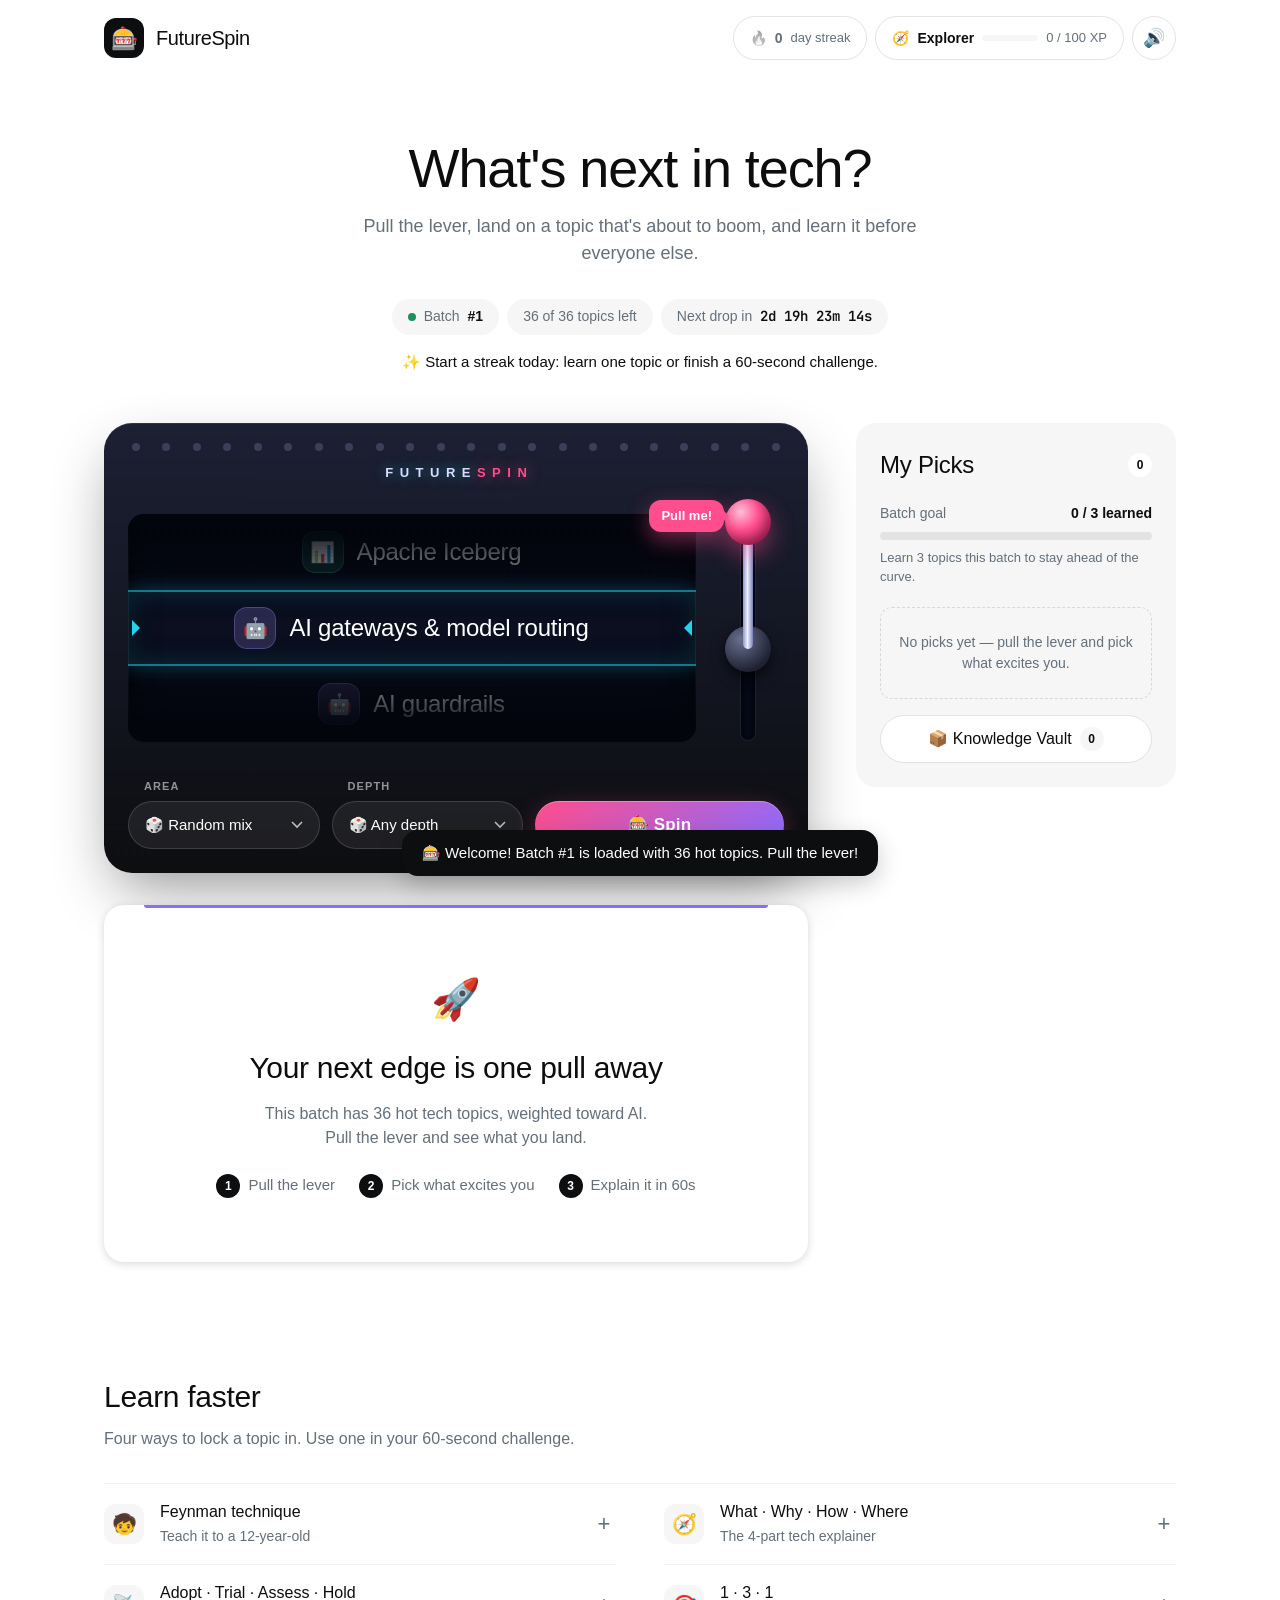
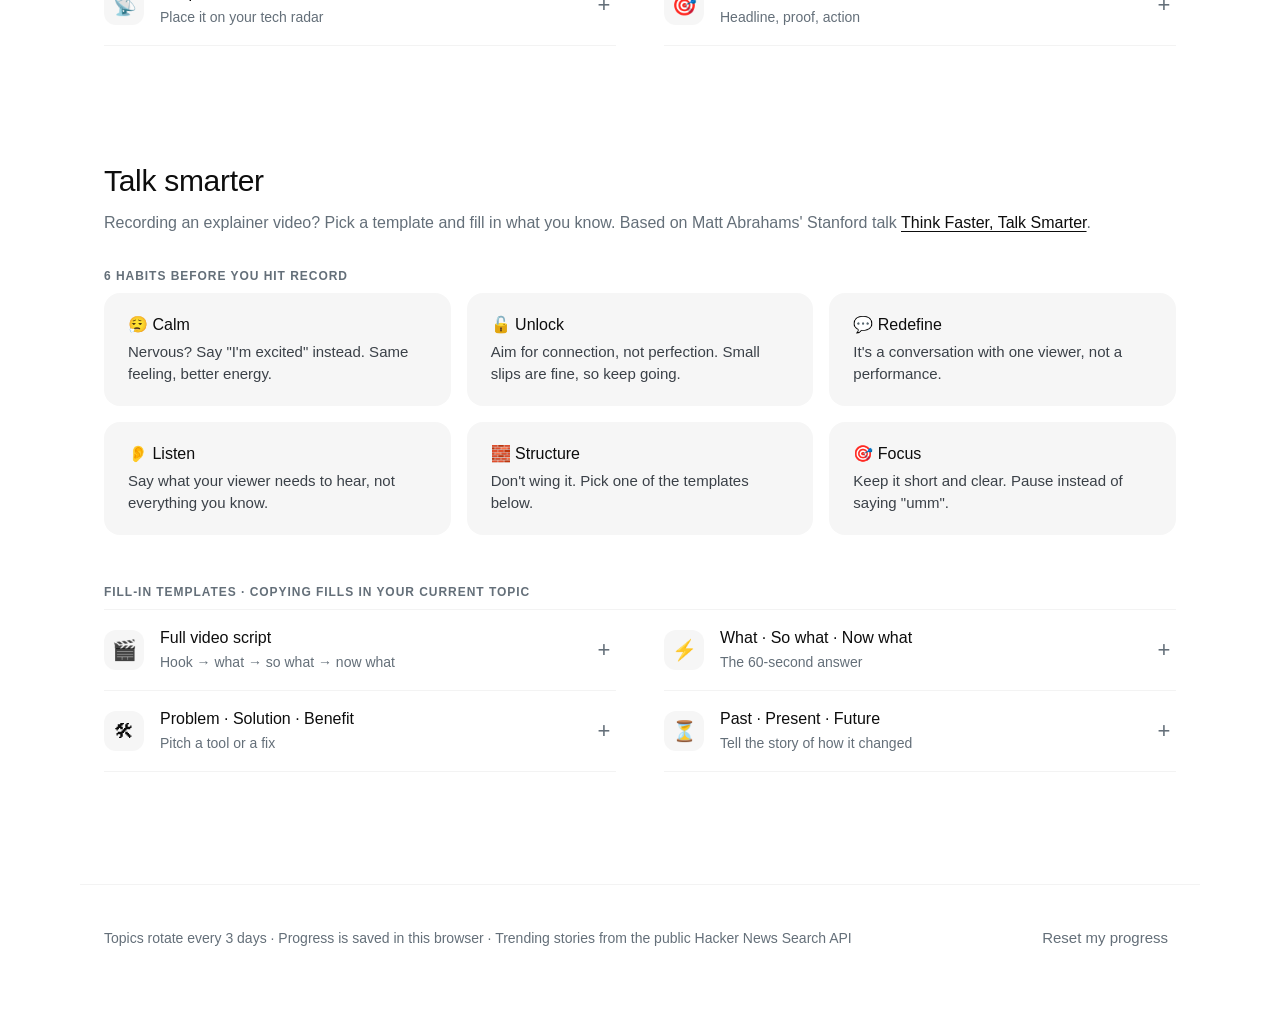
==== index.html @ a75e133d "Add FutureSpin tech-topic slot machine site Static site: topic slot machine, picks and Knowledge Vau" ====
<!doctype html>
<html lang="en">
<head>
  <meta charset="utf-8">
  <meta name="viewport" content="width=device-width, initial-scale=1, viewport-fit=cover">
  <title>FutureSpin — pull the lever, learn what's next in tech</title>
  <meta name="description" content="A tech-topic slot machine. Pull the lever to land on a hot, future-proof tech topic, pick it, and explain it in 60 seconds. Fresh batch every 3 days.">
  <meta name="theme-color" content="#ffffff">
  <link rel="icon" href="data:image/svg+xml,<svg xmlns='http://www.w3.org/2000/svg' viewBox='0 0 100 100'><text y='.9em' font-size='90'>🎰</text></svg>">
  <link rel="preconnect" href="https://fonts.googleapis.com">
  <link rel="preconnect" href="https://fonts.gstatic.com" crossorigin>
  <link href="https://fonts.googleapis.com/css2?family=Inter:wght@300;400;500;600&family=JetBrains+Mono:wght@500&display=swap" rel="stylesheet">
  <link rel="stylesheet" href="css/styles.css">
</head>
<body>
  <header class="topbar">
    <a class="brand" href="./" aria-label="FutureSpin home">
      <span class="brand-mark" aria-hidden="true">🎰</span>
      <span class="brand-name">FutureSpin</span>
    </a>
    <div class="stats">
      <div class="pill-stat streak" id="streak" title="Daily streak — learn a topic or finish a timer each day">
        <span aria-hidden="true">🔥</span><b id="streakCount">0</b><span class="pill-label">day streak</span>
      </div>
      <div class="pill-stat level" id="level" title="Earn XP by picking, learning and finishing timers">
        <span id="levelEmoji" aria-hidden="true">🧭</span>
        <b id="levelName">Explorer</b>
        <span class="xpbar" aria-hidden="true"><i id="xpFill"></i></span>
        <small class="pill-label" id="xpText">0 XP</small>
      </div>
      <button class="icon-btn" id="soundBtn" type="button" aria-pressed="true" title="Sound on/off">🔊</button>
    </div>
  </header>

  <main class="page">
    <section class="hero">
      <h1>What's next in tech?</h1>
      <p class="lede">Pull the lever, land on a topic that's about to boom, and learn it before everyone else.</p>
      <p class="status">
        <span class="status-item"><span class="live-dot" aria-hidden="true"></span>Batch <b id="batchNo">#1</b></span>
        <span class="status-item" id="poolInfo">36 topics left</span>
        <span class="status-item">Next drop in <b class="mono" id="countdown">–</b></span>
      </p>
      <p class="nudge" id="nudge"></p>
    </section>

    <div class="layout">
      <div class="main-col">
        <section class="machine" id="machine" aria-label="Topic machine">
          <div class="marquee" id="marquee" aria-hidden="true"></div>
          <div class="sign" aria-hidden="true">FUTURE<span>SPIN</span></div>
          <div class="cabinet">
            <div class="reel-window" id="reelWindow">
              <div class="reel-strip" id="reelStrip"></div>
              <div class="payline" aria-hidden="true"></div>
            </div>
            <div class="lever" id="lever" role="button" tabindex="0" aria-label="Pull the lever to spin" title="Pull me — or press Space">
              <div class="lever-hint" id="leverHint">Pull me!</div>
              <div class="lever-slot"></div>
              <div class="lever-base"></div>
              <div class="lever-rod" id="leverRod"></div>
              <div class="lever-knob" id="leverKnob"></div>
            </div>
          </div>
          <div class="controls">
            <label class="select">
              <span>Area</span>
              <select id="areaSelect"></select>
            </label>
            <label class="select">
              <span>Depth</span>
              <select id="depthSelect"></select>
            </label>
            <button class="spin-btn" id="spinBtn" type="button">🎰 Spin</button>
          </div>
        </section>

        <p class="sr-only" id="announcer" aria-live="polite"></p>
        <article class="card" id="card"></article>
      </div>

      <aside class="rail" aria-label="Your picks">
        <section class="panel" id="picksPanel">
          <header class="panel-head">
            <h2>My Picks</h2>
            <span class="count" id="picksCount">0</span>
          </header>
          <div class="goal" id="goal">
            <div class="goal-head"><span>Batch goal</span><b id="goalText">0 / 3 learned</b></div>
            <div class="meter"><i id="goalFill"></i></div>
            <p class="goal-note" id="goalNote">Learn 3 topics this batch to stay ahead of the curve.</p>
          </div>
          <ul class="picks" id="picksList"></ul>
          <button class="btn secondary block" id="vaultBtn" type="button">📦 Knowledge Vault <span class="count" id="vaultCount">0</span></button>
        </section>
      </aside>
    </div>

    <section class="section" id="radar" hidden aria-labelledby="radarTitle">
      <div class="section-head">
        <h2 id="radarTitle"><span class="live-dot" aria-hidden="true"></span>Trending now</h2>
        <p>Hot tech stories from the last 3 days. Add any of them to your picks.</p>
      </div>
      <ul class="radar-list" id="radarList"></ul>
      <button class="text-btn" id="radarMore" type="button" hidden>Show all</button>
    </section>

    <section class="section" aria-labelledby="tricksTitle">
      <div class="section-head">
        <h2 id="tricksTitle">Learn faster</h2>
        <p>Four ways to lock a topic in. Use one in your 60-second challenge.</p>
      </div>
      <div class="tricks" id="tricksGrid"></div>
    </section>

    <section class="section" id="speak" aria-labelledby="speakTitle">
      <div class="section-head">
        <h2 id="speakTitle">Talk smarter</h2>
        <p>Recording an explainer video? Pick a template and fill in what you know. Based on Matt Abrahams' Stanford talk
          <a href="https://www.youtube.com/watch?v=x6TsR3y5Qfg" target="_blank" rel="noopener">Think Faster, Talk Smarter</a>.</p>
      </div>
      <h3 class="eyebrow">6 habits before you hit record</h3>
      <ul class="speak-tips">
        <li><b>😮‍💨 Calm</b>Nervous? Say "I'm excited" instead. Same feeling, better energy.</li>
        <li><b>🔓 Unlock</b>Aim for connection, not perfection. Small slips are fine, so keep going.</li>
        <li><b>💬 Redefine</b>It's a conversation with one viewer, not a performance.</li>
        <li><b>👂 Listen</b>Say what your viewer needs to hear, not everything you know.</li>
        <li><b>🧱 Structure</b>Don't wing it. Pick one of the templates below.</li>
        <li><b>🎯 Focus</b>Keep it short and clear. Pause instead of saying "umm".</li>
      </ul>
      <h3 class="eyebrow">Fill-in templates · copying fills in your current topic</h3>
      <div class="tricks" id="scriptsGrid"></div>
    </section>
  </main>

  <footer class="footer">
    <p>Topics rotate every 3 days · Progress is saved in this browser · Trending stories from the public Hacker News Search API</p>
    <button class="text-btn" id="resetBtn" type="button">Reset my progress</button>
  </footer>

  <nav class="mobile-bar" id="mobileBar" aria-label="Quick actions">
    <button class="btn secondary" id="mbPicks" type="button">📌 Picks <span class="count" id="mbPicksCount">0</span></button>
    <button class="spin-btn" id="mbSpin" type="button">🎰 Spin</button>
  </nav>

  <dialog class="dialog" id="timerDialog" aria-labelledby="timerTitle">
    <button class="dialog-close" type="button" data-close aria-label="Close">✕</button>
    <p class="eyebrow" id="timerKicker">🎤 60-second challenge</p>
    <h3 id="timerTitle">Topic</h3>
    <p class="timer-prompt" id="timerPrompt"></p>
    <div class="ring" id="ring">
      <svg viewBox="0 0 120 120" aria-hidden="true">
        <circle class="ring-bg" cx="60" cy="60" r="52"/>
        <circle class="ring-fg" id="ringFg" cx="60" cy="60" r="52"/>
      </svg>
      <div class="ring-time" id="timerTime" role="timer">1:00</div>
    </div>
    <div class="timer-trick" id="timerTrick"></div>
    <div class="dialog-actions" id="timerActions"></div>
  </dialog>

  <dialog class="dialog" id="vaultDialog" aria-labelledby="vaultTitle">
    <button class="dialog-close" type="button" data-close aria-label="Close">✕</button>
    <p class="eyebrow">📦 Your learning history</p>
    <h3 id="vaultTitle">Knowledge Vault</h3>
    <div class="vault-stats" id="vaultStats"></div>
    <div class="vault-list" id="vaultList"></div>
    <div class="dialog-actions">
      <button class="btn secondary" id="vaultCopy" type="button">📋 Copy as Markdown</button>
    </div>
  </dialog>

  <div class="toasts" id="toasts" aria-live="polite"></div>
  <canvas id="confetti" aria-hidden="true"></canvas>

  <script src="js/topics.js"></script>
  <script src="js/batch.js"></script>
  <script src="js/radar.js"></script>
  <script src="js/effects.js"></script>
  <script src="js/app.js"></script>
</body>
</html>
---- css/styles.css ----
/* FutureSpin — calm light page, with the slot machine as the one playful centerpiece */
:root {
  /* page tokens */
  --bg: #ffffff;
  --surface: #f6f6f6;
  --border: #f3f3f3;
  --border-strong: #e3e3e3;
  --text: #0d0d0d;
  --muted: #646f79;
  --accent: #0d0e10;
  --on-accent: #ffffff;
  --success: #1f8f5f;
  --success-soft: #e9f6ef;
  --warning: #b86e00;
  --shadow-card: rgba(0, 0, 0, 0.15) 0 2px 8px 0;
  --shadow-soft: rgba(0, 0, 0, 0.06) 0 1px 3px 0, rgba(0, 0, 0, 0.06) 0 8px 24px -8px;
  --r-sm: 4px;
  --r-md: 8px;
  --r-lg: 20px;
  --r-xl: 64px;
  --fast: 100ms;
  --base: 200ms;
  --slow: 300ms;
  --ease: ease-in-out;
  --font: 'TWK Lausanne', 'Helvetica Neue', Helvetica, Inter, Arial, sans-serif;
  --mono: 'JetBrains Mono', ui-monospace, SFMono-Regular, Menlo, monospace;

  /* machine tokens (dark, colorful) */
  --m-cyan: #22d3ee;
  --m-pink: #ff4d8d;
  --m-violet: #8b6cff;
  --m-lime: #b8f35a;
  --m-amber: #fbbf24;
  --row: 76px;
}

* { box-sizing: border-box; }
html { color-scheme: light; -webkit-text-size-adjust: 100%; }
body {
  margin: 0;
  font: 400 16px/1.5 var(--font);
  color: var(--text);
  background: var(--bg);
  overflow-x: hidden;
}
button { font: inherit; color: inherit; }
a { color: inherit; }
h1, h2, h3 { font-weight: 400; margin: 0; }
:focus-visible { outline: 2px solid #2563eb; outline-offset: 3px; border-radius: var(--r-sm); }
.sr-only { position: absolute; width: 1px; height: 1px; overflow: hidden; clip: rect(0 0 0 0); white-space: nowrap; }
.mono { font-family: var(--mono); font-weight: 500; font-variant-numeric: tabular-nums; }
.eyebrow { margin: 0 0 8px; font-size: 12px; font-weight: 600; letter-spacing: 0.08em; text-transform: uppercase; color: var(--muted); }
.count {
  display: inline-grid; place-items: center; min-width: 24px; height: 24px; padding: 0 8px; border-radius: var(--r-xl);
  font-size: 12px; font-weight: 600; background: var(--surface); color: var(--text);
}

/* ---------- buttons ---------- */
.btn {
  display: inline-flex; align-items: center; justify-content: center; gap: 8px;
  min-height: 48px; padding: 0 24px; border-radius: var(--r-xl); cursor: pointer;
  font-size: 16px; font-weight: 500; border: 1px solid transparent; white-space: nowrap;
  transition: background var(--base) var(--ease), border-color var(--base) var(--ease), transform var(--fast) var(--ease);
}
.btn:active { transform: scale(0.98); }
.btn.primary { background: var(--accent); color: var(--on-accent); }
.btn.primary:hover { background: #2b2f36; }
.btn.secondary { background: var(--bg); border-color: var(--border-strong); color: var(--text); }
.btn.secondary:hover { background: var(--surface); }
.btn.done { background: var(--success-soft); color: var(--success); cursor: default; }
.btn.block { width: 100%; }
.text-btn {
  min-height: 44px; padding: 0 8px; border: 0; background: none; cursor: pointer;
  color: var(--muted); font-size: 15px; text-decoration: underline; text-decoration-color: transparent; text-underline-offset: 3px;
  transition: color var(--base) var(--ease), text-decoration-color var(--base) var(--ease);
}
.text-btn:hover { color: var(--text); text-decoration-color: currentColor; }
.icon-btn {
  width: 44px; height: 44px; border-radius: var(--r-xl); cursor: pointer; font-size: 18px;
  background: var(--bg); border: 1px solid var(--border-strong);
  transition: background var(--base) var(--ease);
}
.icon-btn:hover { background: var(--surface); }

/* ---------- top bar ---------- */
.topbar {
  max-width: 1120px; margin: 0 auto; padding: 16px 24px;
  display: flex; align-items: center; justify-content: space-between; gap: 16px;
}
.brand { display: flex; align-items: center; gap: 12px; text-decoration: none; }
.brand-mark {
  width: 40px; height: 40px; display: grid; place-items: center; font-size: 22px;
  border-radius: 12px; background: var(--accent);
}
.brand-name { font-size: 20px; font-weight: 500; letter-spacing: -0.02em; }
.stats { display: flex; align-items: center; gap: 8px; }
.pill-stat {
  display: flex; align-items: center; gap: 8px; height: 44px; padding: 0 16px; border-radius: var(--r-xl);
  border: 1px solid var(--border-strong); font-size: 14px; white-space: nowrap;
}
.pill-stat b { font-weight: 600; }
.pill-label { color: var(--muted); font-size: 13px; }
.streak.cold { color: var(--muted); }
.streak.cold > span:first-child { filter: grayscale(1); opacity: 0.6; }
.streak.alive > span:first-child { display: inline-block; animation: flame 1.6s var(--ease) infinite; }
.xpbar { width: 56px; height: 6px; border-radius: var(--r-xl); background: var(--surface); overflow: hidden; }
.xpbar i { display: block; height: 100%; width: 0; border-radius: inherit; background: var(--accent); transition: width var(--slow) var(--ease); }
.pill-stat.bump, .panel.bump { animation: bump var(--slow) var(--ease); }

/* ---------- hero ---------- */
.page { max-width: 1120px; margin: 0 auto; padding: 0 24px; }
.hero { text-align: center; padding: 64px 0 48px; }
.hero h1 { font-size: clamp(38px, 6vw, 54px); font-weight: 300; line-height: 1.05; letter-spacing: -0.02em; }
.lede { max-width: 560px; margin: 16px auto 0; font-size: 18px; color: var(--muted); }
.status {
  display: inline-flex; flex-wrap: wrap; justify-content: center; gap: 8px; margin: 32px 0 0; padding: 0; font-size: 14px;
}
.status-item {
  display: inline-flex; align-items: center; gap: 8px; height: 36px; padding: 0 16px;
  border-radius: var(--r-xl); background: var(--surface); color: var(--muted);
}
.status-item b { color: var(--text); font-weight: 600; }
.status-item b.soon { color: var(--warning); }
.live-dot { width: 8px; height: 8px; border-radius: 50%; background: var(--success); animation: ping 2s var(--ease) infinite; }
.nudge { margin: 16px 0 0; font-size: 15px; color: var(--text); min-height: 24px; }

/* ---------- layout ---------- */
.layout {
  display: grid; grid-template-columns: minmax(0, 720px) 320px; gap: 48px; justify-content: center; align-items: start;
}
.rail { position: sticky; top: 24px; }

/* ---------- the machine (dark, playful) ---------- */
.machine {
  position: relative; padding: 20px 24px 24px; border-radius: 28px; color: #fff;
  background: linear-gradient(180deg, #1c2033 0%, #12141f 60%, #0d0e10 100%);
  box-shadow: 0 24px 60px -12px rgba(13, 14, 16, 0.45), inset 0 1px 0 rgba(255, 255, 255, 0.08);
}
.machine.shake { animation: shake 0.45s ease; }
.marquee { display: flex; justify-content: space-between; padding: 0 4px 12px; }
.bulb {
  width: 8px; height: 8px; border-radius: 50%; background: #3a3f5a;
  animation: bulb 1.6s infinite; animation-delay: calc(var(--i) * 0.08s);
}
.bulb:nth-child(3n + 1) { --on: var(--m-amber); }
.bulb:nth-child(3n + 2) { --on: var(--m-pink); }
.bulb:nth-child(3n) { --on: var(--m-cyan); }
.machine.spinning .bulb { animation-duration: 0.45s; }
.machine.win .bulb { animation: bulbWin 0.25s 6 alternate; }
.sign {
  text-align: center; font-size: 13px; font-weight: 600; letter-spacing: 0.5em; padding-left: 0.5em; margin-bottom: 16px;
  color: #d8ddff; text-shadow: 0 0 12px rgba(34, 211, 238, 0.6); animation: flicker 6s infinite;
}
.sign span { color: var(--m-pink); text-shadow: 0 0 14px rgba(255, 77, 141, 0.7); }
.cabinet { display: grid; grid-template-columns: minmax(0, 1fr) 72px; gap: 16px; align-items: center; }

.reel-window {
  position: relative; height: calc(var(--row) * 3); overflow: hidden; border-radius: 16px;
  background: linear-gradient(180deg, #03050d, #0b0f20 50%, #03050d);
  box-shadow: inset 0 0 0 1px rgba(255, 255, 255, 0.06), inset 0 12px 30px rgba(0, 0, 0, 0.85);
}
.reel-window::before, .reel-window::after {
  content: ''; position: absolute; left: 0; right: 0; height: var(--row); z-index: 2; pointer-events: none;
}
.reel-window::before { top: 0; background: linear-gradient(180deg, #03050d 10%, rgba(3, 5, 13, 0.35)); }
.reel-window::after { bottom: 0; background: linear-gradient(0deg, #03050d 10%, rgba(3, 5, 13, 0.35)); }
.reel-strip { will-change: transform; }
.reel-item {
  height: var(--row); display: flex; align-items: center; justify-content: center; gap: 14px; padding: 0 28px;
  font-size: clamp(17px, 2.1vw, 24px); font-weight: 500; line-height: 1.15; letter-spacing: -0.01em; text-align: center;
}
.reel-emoji {
  flex: none; width: 40px; height: 40px; display: grid; place-items: center; font-size: 20px; border-radius: 12px;
  background: color-mix(in srgb, var(--c) 20%, transparent); box-shadow: 0 0 0 1px color-mix(in srgb, var(--c) 45%, transparent);
}
.reel-text { overflow: hidden; text-overflow: ellipsis; white-space: nowrap; min-width: 0; }
.reel-window.spinning .reel-item { filter: blur(1.4px); opacity: 0.8; }
.payline {
  position: absolute; left: 0; right: 0; top: var(--row); height: var(--row); z-index: 3; pointer-events: none;
  border-block: 2px solid rgba(34, 211, 238, 0.55);
  box-shadow: inset 0 0 26px rgba(34, 211, 238, 0.18), 0 0 18px rgba(34, 211, 238, 0.25);
}
.payline::before, .payline::after {
  content: ''; position: absolute; top: 50%; width: 0; height: 0; border: 8px solid transparent; transform: translateY(-50%);
}
.payline::before { left: 4px; border-left-color: var(--m-cyan); }
.payline::after { right: 4px; border-right-color: var(--m-cyan); }
.reel-window.win .payline { animation: payflash 0.9s ease 2; }

/* lever */
.lever { position: relative; width: 72px; height: 260px; cursor: grab; touch-action: none; user-select: none; --pivot: 150px; }
.lever.grabbing { cursor: grabbing; }
.lever-slot {
  position: absolute; left: 50%; top: 18px; bottom: 18px; width: 14px; transform: translateX(-50%); border-radius: 10px;
  background: #050816; box-shadow: inset 0 2px 6px rgba(0, 0, 0, 0.9), 0 0 0 1px rgba(255, 255, 255, 0.06);
}
.lever-base {
  position: absolute; left: 50%; top: var(--pivot); width: 46px; height: 46px; transform: translate(-50%, -50%); border-radius: 50%;
  background: radial-gradient(circle at 35% 30%, #69708f, #1f2233 72%); box-shadow: 0 6px 14px rgba(0, 0, 0, 0.6);
}
.lever-rod {
  position: absolute; left: 50%; width: 10px; transform: translateX(-50%); border-radius: 6px;
  background: linear-gradient(90deg, #8e98cc, #eef0ff 45%, #7680b6);
}
.lever-knob {
  position: absolute; left: 50%; width: 46px; height: 46px; border-radius: 50%; --s: 1;
  transform: translate(-50%, -50%) scale(var(--s));
  background: radial-gradient(circle at 34% 28%, #ffc1d8, #ff4d8d 42%, #a30f49 100%);
  box-shadow: 0 10px 24px rgba(255, 77, 141, 0.45), inset -4px -6px 10px rgba(0, 0, 0, 0.25);
}
.lever:hover .lever-knob { box-shadow: 0 10px 30px rgba(255, 77, 141, 0.7), inset -4px -6px 10px rgba(0, 0, 0, 0.25); }
.lever-hint {
  position: absolute; top: 2px; right: 60px; z-index: 4; padding: 6px 12px; border-radius: 12px; white-space: nowrap;
  font-size: 13px; font-weight: 600; background: var(--m-pink); color: #fff; box-shadow: 0 8px 22px rgba(255, 77, 141, 0.45);
  animation: hint 1.4s ease-in-out infinite; transition: opacity var(--slow) var(--ease);
}
.lever-hint::after {
  content: ''; position: absolute; right: -12px; top: 50%; transform: translateY(-50%);
  border: 7px solid transparent; border-left-color: var(--m-pink);
}
.lever-hint.hide { opacity: 0; pointer-events: none; }

/* machine controls */
.controls { display: grid; grid-template-columns: 1fr 1fr 1.3fr; gap: 12px; margin-top: 20px; align-items: end; }
.select { display: grid; gap: 6px; }
.select > span { font-size: 11px; font-weight: 600; letter-spacing: 0.1em; text-transform: uppercase; color: rgba(255, 255, 255, 0.55); padding-left: 16px; }
.select select {
  appearance: none; -webkit-appearance: none; width: 100%; height: 48px; padding: 0 40px 0 16px; border-radius: var(--r-xl); cursor: pointer;
  font: 500 15px var(--font); color: #fff; color-scheme: dark;
  background: rgba(255, 255, 255, 0.07) url("data:image/svg+xml,%3Csvg xmlns='http://www.w3.org/2000/svg' width='12' height='8' viewBox='0 0 12 8'%3E%3Cpath d='M1 1l5 5 5-5' fill='none' stroke='%23ffffff' stroke-opacity='.7' stroke-width='1.6'/%3E%3C/svg%3E") no-repeat right 16px center;
  border: 1px solid rgba(255, 255, 255, 0.14);
  transition: border-color var(--base) var(--ease), background-color var(--base) var(--ease);
}
.select select:hover { border-color: rgba(255, 255, 255, 0.3); background-color: rgba(255, 255, 255, 0.1); }
.spin-btn {
  height: 48px; border: 0; border-radius: var(--r-xl); cursor: pointer; position: relative; overflow: hidden;
  font-size: 17px; font-weight: 600; letter-spacing: 0.01em; color: #fff;
  background: linear-gradient(135deg, var(--m-pink), var(--m-violet));
  box-shadow: 0 8px 24px rgba(255, 77, 141, 0.35), inset 0 1px 0 rgba(255, 255, 255, 0.3);
  transition: transform var(--fast) var(--ease), filter var(--base) var(--ease);
}
.spin-btn::after {
  content: ''; position: absolute; inset: 0; transform: translateX(-120%);
  background: linear-gradient(100deg, transparent 30%, rgba(255, 255, 255, 0.35) 50%, transparent 70%);
  animation: shine 3.5s ease-in-out infinite;
}
.spin-btn:hover { filter: brightness(1.08); }
.spin-btn:active { transform: scale(0.98); }
.spin-btn:disabled { filter: grayscale(0.5) brightness(0.85); cursor: wait; }

/* ---------- topic card ---------- */
.card {
  position: relative; margin-top: 32px; padding: 40px; border-radius: var(--r-lg); background: var(--bg);
  box-shadow: var(--shadow-card); --c: #8b6cff;
}
.card::before {
  content: ''; position: absolute; left: 40px; right: 40px; top: 0; height: 3px; border-radius: 0 0 3px 3px; background: var(--c);
}
.card.reveal > * { animation: fadeUp var(--slow) var(--ease) both; }
.card.reveal > :nth-child(2) { animation-delay: 40ms; }
.card.reveal > :nth-child(3) { animation-delay: 80ms; }
.card.reveal > :nth-child(4) { animation-delay: 120ms; }
.card.reveal > :nth-child(5) { animation-delay: 160ms; }
.card.reveal > :nth-child(6) { animation-delay: 200ms; }
.card.reveal > :nth-child(7) { animation-delay: 240ms; }
.card-meta { display: flex; align-items: center; flex-wrap: wrap; gap: 8px; }
.tag {
  display: inline-flex; align-items: center; gap: 8px; height: 32px; padding: 0 12px; border-radius: var(--r-xl);
  background: var(--surface); font-size: 13px; font-weight: 500;
}
.tag .dot { width: 8px; height: 8px; border-radius: 50%; background: var(--c); }
.heat { display: inline-flex; gap: 1px; font-size: 14px; margin-left: 4px; }
.heat .off { filter: grayscale(1); opacity: 0.2; }
.heat.max span:not(.off) { display: inline-block; animation: flame 1.4s var(--ease) infinite; }
.heat.max span:nth-child(2) { animation-delay: 0.1s; }
.heat.max span:nth-child(3) { animation-delay: 0.2s; }
.heat.max span:nth-child(4) { animation-delay: 0.3s; }
.heat.max span:nth-child(5) { animation-delay: 0.4s; }
.eta { margin-left: auto; font-size: 13px; color: var(--muted); }
.eta b { color: var(--text); font-weight: 600; }
.card-title { margin: 24px 0 12px; font-size: clamp(28px, 4vw, 36px); font-weight: 400; line-height: 1.15; letter-spacing: -0.02em; }
.why { margin: 0; font-size: 17px; color: #3b4148; max-width: 62ch; }
.learn { margin-top: 32px; }
.learn-list { margin: 12px 0 0; padding: 0; list-style: none; counter-reset: l; display: grid; gap: 12px; }
.learn-list li { counter-increment: l; display: flex; align-items: center; gap: 12px; font-size: 16px; }
.learn-list li::before {
  content: counter(l); flex: none; width: 28px; height: 28px; display: grid; place-items: center; border-radius: 50%;
  font-size: 13px; font-weight: 600; background: var(--surface);
}
.challenge {
  display: flex; align-items: center; justify-content: space-between; gap: 24px; margin-top: 32px; padding: 24px;
  border-radius: 16px; background: var(--surface);
}
.challenge p { margin: 0; font-size: 16px; }
.challenge small { display: block; margin-top: 8px; color: var(--muted); font-size: 14px; }
.challenge .btn { flex: none; }
.actions { display: flex; align-items: center; flex-wrap: wrap; gap: 12px; margin-top: 32px; }
.quiet { display: flex; flex-wrap: wrap; gap: 4px; margin-left: auto; }
.resources {
  margin: 24px 0 0; padding-top: 24px; border-top: 1px solid var(--border); font-size: 14px; color: var(--muted);
  display: flex; flex-wrap: wrap; align-items: center; gap: 4px 16px;
}
.resources a { color: var(--text); text-decoration: none; border-bottom: 1px solid var(--border-strong); transition: border-color var(--base) var(--ease); }
.resources a:hover { border-color: var(--text); }
.card-empty { text-align: center; padding: 24px 8px; }
.card-empty .big { font-size: 40px; display: block; margin-bottom: 16px; }
.card-empty h2 { font-size: 30px; font-weight: 400; letter-spacing: -0.01em; margin-bottom: 12px; }
.card-empty p { color: var(--muted); margin: 0 auto 24px; max-width: 46ch; }
.card-empty .actions { justify-content: center; margin-top: 0; }
.steps { display: flex; justify-content: center; gap: 8px 24px; flex-wrap: wrap; color: var(--muted); font-size: 15px; }
.step b { display: inline-grid; place-items: center; width: 24px; height: 24px; margin-right: 8px; border-radius: 50%; background: var(--accent); color: #fff; font-size: 12px; }

/* ---------- picks rail ---------- */
.panel { padding: 24px; border-radius: var(--r-lg); background: var(--surface); }
.panel-head { display: flex; align-items: center; justify-content: space-between; margin-bottom: 20px; }
.panel-head h2 { font-size: 24px; font-weight: 500; letter-spacing: -0.01em; }
.panel-head .count { background: var(--bg); }
.goal { margin-bottom: 20px; }
.goal-head { display: flex; justify-content: space-between; font-size: 14px; margin-bottom: 8px; }
.goal-head span { color: var(--muted); }
.goal-head b { font-weight: 600; }
.meter { height: 8px; border-radius: var(--r-xl); background: var(--border-strong); overflow: hidden; }
.meter i { display: block; height: 100%; width: 0; border-radius: inherit; background: var(--success); transition: width var(--slow) var(--ease); }
.goal.crushed .meter i { background: linear-gradient(90deg, var(--success), #4cc38a, var(--success)); background-size: 200% 100%; animation: sheen 2.5s linear infinite; }
.goal-note { margin: 8px 0 0; font-size: 13px; color: var(--muted); }
.picks { list-style: none; margin: 0 0 16px; padding: 0; display: grid; gap: 8px; max-height: 420px; overflow-y: auto; }
.pick {
  display: grid; grid-template-columns: 28px minmax(0, 1fr) 32px; gap: 12px; align-items: center; min-height: 56px;
  padding: 8px 8px 8px 12px; border-radius: 12px; background: var(--bg); box-shadow: rgba(0, 0, 0, 0.04) 0 1px 2px;
  animation: fadeUp var(--slow) var(--ease) both;
}
.pick-title {
  text-align: left; background: none; border: 0; padding: 0; cursor: pointer; font-size: 15px; font-weight: 500; color: var(--text);
  overflow: hidden; text-overflow: ellipsis; white-space: nowrap; text-decoration: none; min-height: 40px;
}
.pick-title:hover { text-decoration: underline; text-underline-offset: 3px; }
.pick.learned .pick-title { color: var(--muted); text-decoration: line-through; text-decoration-color: rgba(100, 111, 121, 0.5); }
.pick-x { width: 32px; height: 32px; border-radius: 50%; border: 0; cursor: pointer; background: transparent; color: var(--muted); transition: background var(--base) var(--ease); }
.pick-x:hover { background: var(--surface); color: var(--text); }
.check { position: relative; width: 28px; height: 28px; cursor: pointer; }
.check input { position: absolute; opacity: 0; inset: 0; margin: 0; cursor: pointer; }
.check span {
  position: absolute; inset: 2px; border-radius: 50%; border: 1.5px solid #c6cbd0; display: grid; place-items: center;
  transition: background var(--base) var(--ease), border-color var(--base) var(--ease);
}
.check input:checked + span { background: var(--success); border-color: var(--success); }
.check input:checked + span::after { content: '✓'; color: #fff; font-weight: 700; font-size: 13px; }
.check input:focus-visible + span { outline: 2px solid #2563eb; outline-offset: 2px; }
.picks-empty { padding: 24px 16px; border-radius: 12px; border: 1px dashed #d4d8dc; text-align: center; color: var(--muted); font-size: 14px; }

/* ---------- sections ---------- */
.section { max-width: 1088px; margin: 112px auto 0; }
.section-head { margin-bottom: 32px; }
.section-head h2 { display: flex; align-items: center; gap: 12px; font-size: 30px; font-weight: 400; letter-spacing: -0.01em; }
.section-head p { margin: 8px 0 0; color: var(--muted); }
.radar-list { list-style: none; margin: 0; padding: 0; border-top: 1px solid var(--border); }
.radar-row {
  display: grid; grid-template-columns: 10px minmax(0, 1fr) auto auto; gap: 16px; align-items: center;
  min-height: 64px; padding: 8px 0; border-bottom: 1px solid var(--border);
}
.radar-row .dot { width: 10px; height: 10px; border-radius: 50%; background: var(--c); }
.radar-row a { font-size: 16px; text-decoration: none; overflow: hidden; text-overflow: ellipsis; white-space: nowrap; }
.radar-row a:hover { text-decoration: underline; text-underline-offset: 3px; }
.radar-meta { font-size: 13px; color: var(--muted); white-space: nowrap; }
.radar-row .btn { min-height: 40px; padding: 0 16px; font-size: 14px; }
.radar-row .btn:disabled { background: var(--success-soft); color: var(--success); border-color: transparent; cursor: default; }
#radarMore { margin-top: 12px; }

.tricks { display: grid; grid-template-columns: 1fr 1fr; gap: 0 48px; border-top: 1px solid var(--border); }
.trick { border-bottom: 1px solid var(--border); }
.trick summary {
  list-style: none; cursor: pointer; min-height: 72px; padding: 16px 0; display: grid; grid-template-columns: 40px 1fr 24px; gap: 16px; align-items: center;
}
.trick summary::-webkit-details-marker { display: none; }
.trick summary::after { content: '+'; font-size: 22px; font-weight: 300; color: var(--muted); text-align: center; transition: transform var(--base) var(--ease); }
.trick[open] summary::after { transform: rotate(45deg); }
.trick-icon { width: 40px; height: 40px; display: grid; place-items: center; font-size: 20px; border-radius: 12px; background: var(--surface); }
.trick summary b { display: block; font-size: 16px; font-weight: 500; }
.trick summary small { color: var(--muted); font-size: 14px; }
.trick ol { margin: 0; padding: 0 0 20px 76px; display: grid; gap: 8px; font-size: 15px; color: #3b4148; animation: fadeUp var(--slow) var(--ease) both; }
.trick ol b, .timer-trick b { font-weight: 600; color: var(--text); }

.section-head a { color: var(--text); text-underline-offset: 3px; }
.speak-tips { list-style: none; margin: 0 0 48px; padding: 0; display: grid; grid-template-columns: repeat(3, 1fr); gap: 16px; }
.speak-tips li { padding: 20px 24px; border-radius: 16px; background: var(--surface); font-size: 15px; color: #3b4148; }
.speak-tips b { display: block; margin-bottom: 4px; font-size: 16px; font-weight: 500; color: var(--text); }
.script { padding: 0 0 24px 56px; display: grid; gap: 12px; font-size: 15px; color: #3b4148; animation: fadeUp var(--slow) var(--ease) both; }
.script p { margin: 0; }
.script p b { display: block; font-size: 12px; font-weight: 600; letter-spacing: 0.08em; text-transform: uppercase; color: var(--muted); }
.script .blank { padding: 0 2px; border-radius: var(--r-sm); background: rgba(251, 191, 36, 0.2); color: var(--text); }
.script .btn { justify-self: start; margin-top: 4px; }

.footer {
  max-width: 1120px; margin: 112px auto 0; padding: 32px 24px 48px; border-top: 1px solid var(--border);
  display: flex; justify-content: space-between; align-items: center; gap: 16px; flex-wrap: wrap; color: var(--muted); font-size: 14px;
}
.footer p { margin: 0; }

/* ---------- mobile quick bar ---------- */
.mobile-bar { display: none; }

/* ---------- dialogs ---------- */
.dialog {
  width: min(560px, calc(100vw - 32px)); max-height: calc(100vh - 48px); padding: 40px; border: 0; border-radius: var(--r-lg);
  color: var(--text); background: var(--bg); box-shadow: rgba(0, 0, 0, 0.2) 0 24px 64px;
}
.dialog[open] { animation: dialogIn var(--slow) var(--ease); }
.dialog::backdrop { background: rgba(13, 14, 16, 0.4); }
.dialog-close {
  position: absolute; top: 16px; right: 16px; width: 44px; height: 44px; border-radius: 50%; border: 0; cursor: pointer;
  background: var(--surface); transition: background var(--base) var(--ease);
}
.dialog-close:hover { background: var(--border-strong); }
.dialog h3 { font-size: 24px; font-weight: 500; line-height: 1.2; letter-spacing: -0.01em; padding-right: 48px; }
.timer-prompt { margin: 12px 0 24px; color: #3b4148; }
.ring { position: relative; width: 200px; height: 200px; margin: 0 auto 24px; }
.ring svg { width: 100%; height: 100%; transform: rotate(-90deg); }
.ring-bg { fill: none; stroke: var(--surface); stroke-width: 8; }
.ring-fg { fill: none; stroke: var(--accent); stroke-width: 8; stroke-linecap: round; stroke-dasharray: 326.73; stroke-dashoffset: 0; transition: stroke-dashoffset 0.25s linear, stroke var(--base) var(--ease); }
.ring-time { position: absolute; inset: 0; display: grid; place-items: center; font: 500 44px var(--mono); font-variant-numeric: tabular-nums; }
.ring.urgent .ring-fg { stroke: var(--warning); }
.ring.urgent .ring-time { color: var(--warning); animation: pulse 1s var(--ease) infinite; }
.ring.complete .ring-fg { stroke: var(--success); }
.timer-trick { padding: 20px 24px; border-radius: 16px; background: var(--surface); font-size: 15px; margin-bottom: 24px; }
.timer-trick ol { margin: 8px 0 0; padding-left: 20px; display: grid; gap: 4px; }
.dialog-actions { display: flex; gap: 12px; justify-content: center; flex-wrap: wrap; }
.vault-stats { display: grid; grid-template-columns: repeat(3, 1fr); gap: 12px; margin: 24px 0; }
.vault-stats div { text-align: center; padding: 16px 8px; border-radius: 16px; background: var(--surface); }
.vault-stats b { display: block; font-size: 28px; font-weight: 400; }
.vault-stats small { color: var(--muted); font-size: 13px; }
.vault-list { max-height: 46vh; overflow-y: auto; margin-bottom: 24px; display: grid; gap: 20px; }
.vault-batch h4 { margin: 0 0 8px; font-size: 12px; font-weight: 600; letter-spacing: 0.08em; text-transform: uppercase; color: var(--muted); }
.vault-batch ul { list-style: none; margin: 0; padding: 0; display: grid; gap: 8px; }
.vault-batch .pick { grid-template-columns: 28px minmax(0, 1fr); background: var(--surface); box-shadow: none; }

/* ---------- toasts & effects ---------- */
.toasts {
  position: fixed; left: 50%; bottom: 24px; transform: translateX(-50%); z-index: 50; display: grid; gap: 8px; justify-items: center;
  pointer-events: none; width: min(520px, calc(100vw - 32px));
}
.toast {
  padding: 12px 20px; border-radius: 16px; font-size: 15px; text-align: center;
  background: var(--accent); color: #fff; box-shadow: rgba(0, 0, 0, 0.2) 0 8px 24px;
  animation: toastIn var(--slow) var(--ease);
}
.toast.big { font-size: 16px; font-weight: 500; padding: 16px 24px; }
.toast.out { animation: toastOut var(--base) var(--ease) forwards; }
.xp-pop { position: fixed; z-index: 60; pointer-events: none; font-size: 15px; font-weight: 600; color: var(--success); animation: floatUp 1.2s ease-out forwards; }
#confetti { position: fixed; inset: 0; width: 100vw; height: 100vh; pointer-events: none; z-index: 70; }

/* ---------- animations ---------- */
@keyframes flame { 0%, 100% { transform: scale(1) rotate(-3deg); } 50% { transform: scale(1.12) rotate(3deg); } }
@keyframes bump { 0%, 100% { transform: scale(1); } 50% { transform: scale(1.04); } }
@keyframes ping { 0% { box-shadow: 0 0 0 0 rgba(31, 143, 95, 0.5); } 100% { box-shadow: 0 0 0 8px rgba(31, 143, 95, 0); } }
@keyframes bulb { 0%, 100% { background: #3a3f5a; box-shadow: none; } 50% { background: var(--on); box-shadow: 0 0 10px var(--on); } }
@keyframes bulbWin { from { background: #3a3f5a; } to { background: var(--on); box-shadow: 0 0 14px var(--on); } }
@keyframes flicker { 0%, 92%, 100% { opacity: 1; } 93% { opacity: 0.4; } 94% { opacity: 1; } 96% { opacity: 0.6; } }
@keyframes payflash { 0%, 100% { border-color: rgba(34, 211, 238, 0.55); } 50% { border-color: var(--m-lime); box-shadow: inset 0 0 40px rgba(184, 243, 90, 0.3), 0 0 30px rgba(184, 243, 90, 0.4); } }
@keyframes hint { 0%, 100% { transform: translateX(0); } 50% { transform: translateX(-6px); } }
@keyframes shine { 0%, 60% { transform: translateX(-120%); } 100% { transform: translateX(120%); } }
@keyframes shake { 0%, 100% { transform: translateX(0); } 20% { transform: translateX(-8px); } 40% { transform: translateX(7px); } 60% { transform: translateX(-5px); } 80% { transform: translateX(3px); } }
@keyframes fadeUp { from { opacity: 0; transform: translateY(8px); } to { opacity: 1; transform: none; } }
@keyframes dialogIn { from { opacity: 0; transform: translateY(12px); } to { opacity: 1; transform: none; } }
@keyframes sheetIn { from { transform: translateY(100%); } to { transform: none; } }
@keyframes sheen { from { background-position: 0 0; } to { background-position: 200% 0; } }
@keyframes pulse { 0%, 100% { transform: scale(1); } 50% { transform: scale(1.05); } }
@keyframes toastIn { from { opacity: 0; transform: translateY(12px); } to { opacity: 1; transform: none; } }
@keyframes toastOut { to { opacity: 0; transform: translateY(8px); } }
@keyframes floatUp { from { opacity: 1; transform: translate(-50%, 0); } to { opacity: 0; transform: translate(-50%, -40px); } }

/* ---------- responsive ---------- */
@media (max-width: 1100px) {
  .layout { grid-template-columns: minmax(0, 720px); }
  .rail { position: static; }
  .section { max-width: 720px; }
  .speak-tips { grid-template-columns: 1fr 1fr; }
}
@media (max-width: 768px) {
  .pill-label, .xpbar { display: none; }
  .tricks { grid-template-columns: 1fr; }
  .card { padding: 32px 24px; }
  .card::before { left: 24px; right: 24px; }
  .challenge { flex-direction: column; align-items: stretch; }
  .challenge .btn { width: 100%; }
  .quiet { margin-left: 0; width: 100%; }
}
@media (max-width: 600px) {
  :root { --row: 68px; }
  .topbar { padding: 12px 16px; }
  .brand-name { font-size: 18px; }
  .pill-stat { height: 40px; padding: 0 12px; }
  .icon-btn { width: 40px; height: 40px; }
  .page { padding: 0 16px; }
  .hero { padding: 40px 0 32px; }
  .lede { font-size: 16px; }
  .status { margin-top: 24px; }
  .status-item { height: 32px; padding: 0 12px; font-size: 13px; }
  .machine { padding: 16px 16px 20px; border-radius: 24px; }
  .cabinet { grid-template-columns: 1fr; }
  .lever { display: none; }
  .reel-item { padding: 0 16px; gap: 12px; }
  .reel-emoji { width: 32px; height: 32px; font-size: 16px; border-radius: 10px; }
  .reel-text { white-space: normal; display: -webkit-box; -webkit-line-clamp: 2; -webkit-box-orient: vertical; font-size: 17px; }
  .controls { grid-template-columns: 1fr 1fr; }
  .controls .spin-btn { grid-column: 1 / -1; height: 52px; }
  .card { margin-top: 24px; padding: 28px 20px; }
  .card::before { left: 20px; right: 20px; }
  .card-title { margin-top: 20px; }
  .eta { margin-left: 0; width: 100%; }
  .actions .btn { flex: 1; padding: 0 16px; }
  .rail { margin-top: 8px; }
  .panel { padding: 20px 16px; }
  .section { margin-top: 80px; }
  .section-head h2 { font-size: 26px; }
  .radar-row { grid-template-columns: 10px minmax(0, 1fr) auto; grid-template-areas: 'dot title btn' 'dot meta btn'; gap: 2px 12px; }
  .radar-row .dot { grid-area: dot; }
  .radar-row a { grid-area: title; white-space: normal; display: -webkit-box; -webkit-line-clamp: 2; -webkit-box-orient: vertical; font-size: 15px; }
  .radar-meta { grid-area: meta; }
  .radar-row .btn { grid-area: btn; }
  .trick ol { padding-left: 56px; }
  .speak-tips { grid-template-columns: 1fr; gap: 12px; }
  .speak-tips li { padding: 16px 20px; }
  .script { padding-left: 0; }
  .script .btn { justify-self: stretch; }
  .footer { margin-top: 80px; padding: 24px 16px calc(112px + env(safe-area-inset-bottom)); flex-direction: column; align-items: flex-start; }

  .mobile-bar {
    display: grid; grid-template-columns: auto 1fr; gap: 12px; position: fixed; left: 0; right: 0; bottom: 0; z-index: 40;
    padding: 12px 16px calc(12px + env(safe-area-inset-bottom)); background: rgba(255, 255, 255, 0.94);
    backdrop-filter: blur(12px); -webkit-backdrop-filter: blur(12px); border-top: 1px solid var(--border);
    transform: translateY(110%); transition: transform var(--slow) var(--ease);
  }
  .mobile-bar.show { transform: none; }
  .mobile-bar .spin-btn { height: 48px; }
  body.bar-on .toasts { bottom: calc(96px + env(safe-area-inset-bottom)); }

  .dialog {
    width: 100%; max-width: 100%; max-height: 92vh; margin: auto 0 0; padding: 32px 20px calc(24px + env(safe-area-inset-bottom));
    border-radius: var(--r-lg) var(--r-lg) 0 0;
  }
  .dialog[open] { animation: sheetIn var(--slow) var(--ease); }
  .ring { width: 168px; height: 168px; }
  .ring-time { font-size: 38px; }
  .dialog-actions .btn { flex: 1; }
}
@media (max-width: 480px) {
  #levelName { display: none; }
  .pill-stat { padding: 0 12px; gap: 6px; }
}
@media (max-width: 380px) {
  .brand-name { display: none; }
}
@media (prefers-reduced-motion: reduce) {
  *, *::before, *::after { animation-duration: 0.01ms !important; animation-iteration-count: 1 !important; transition-duration: 0.01ms !important; }
}
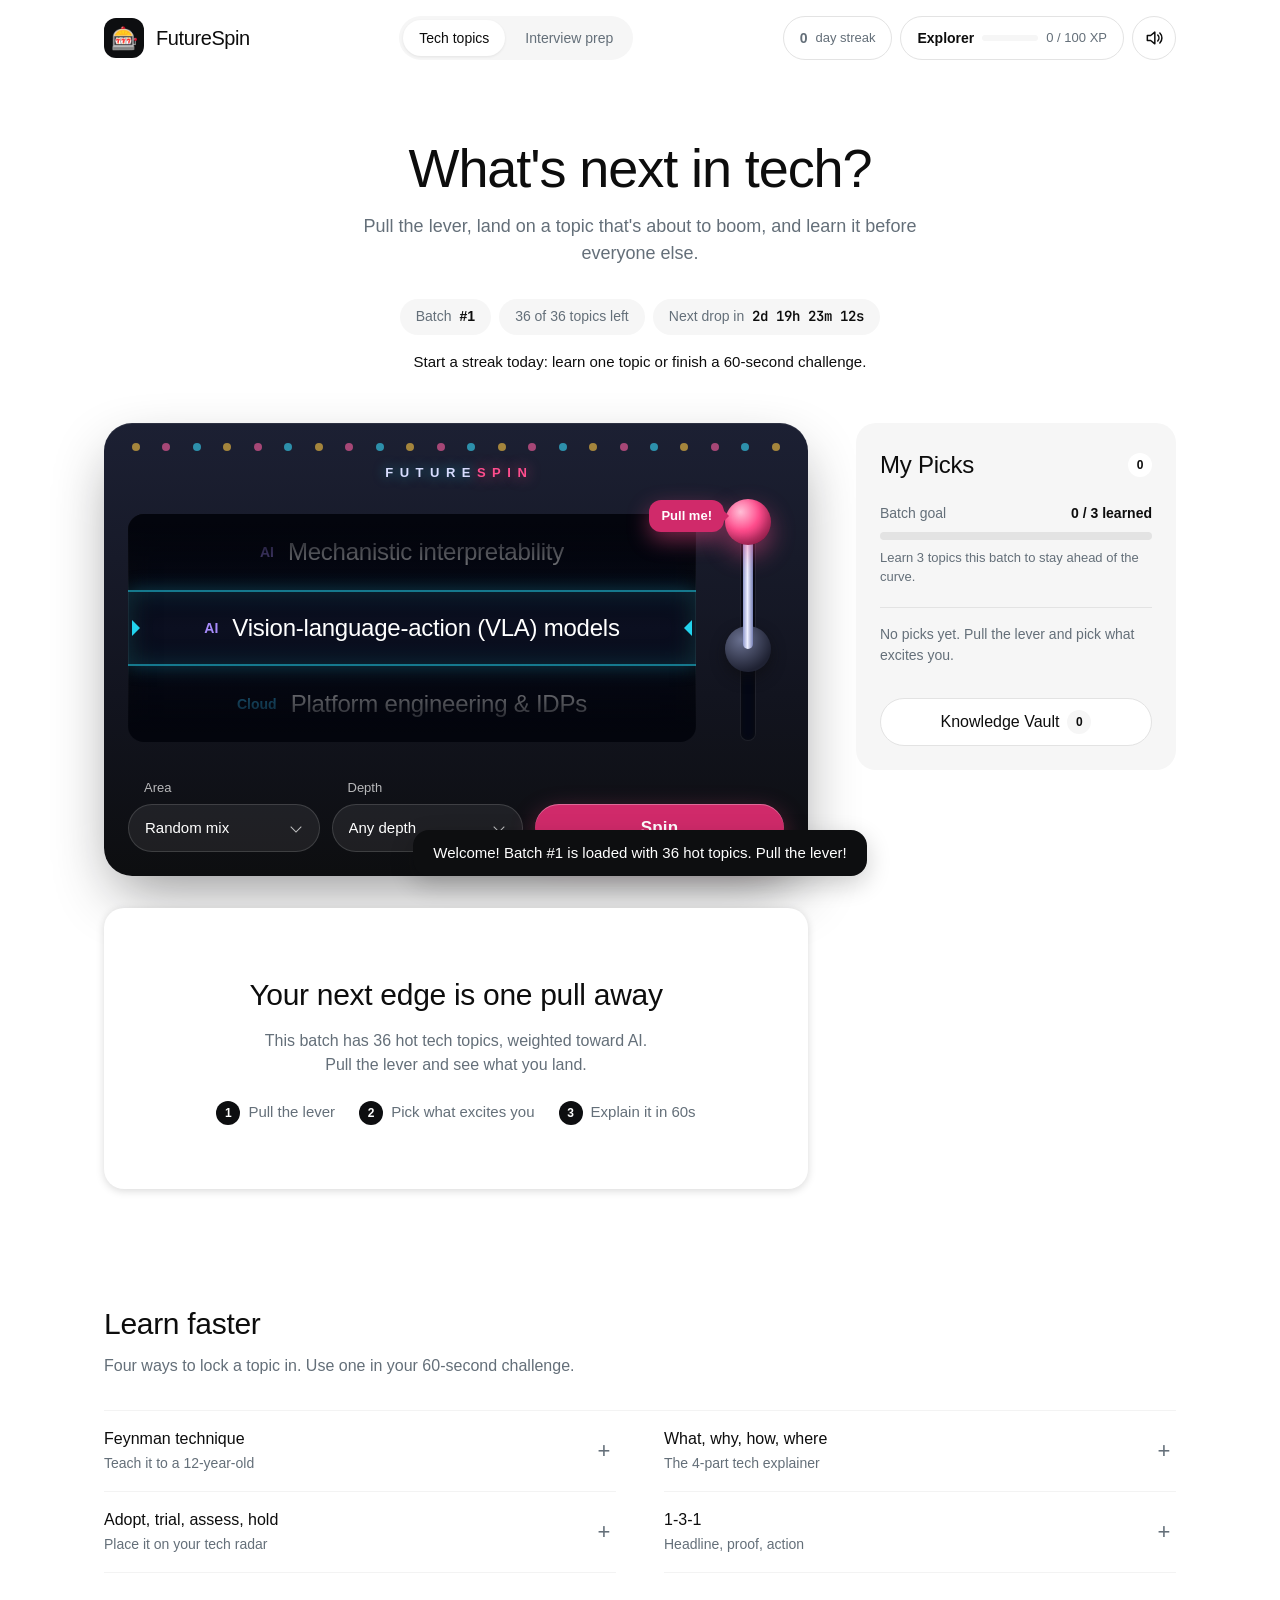
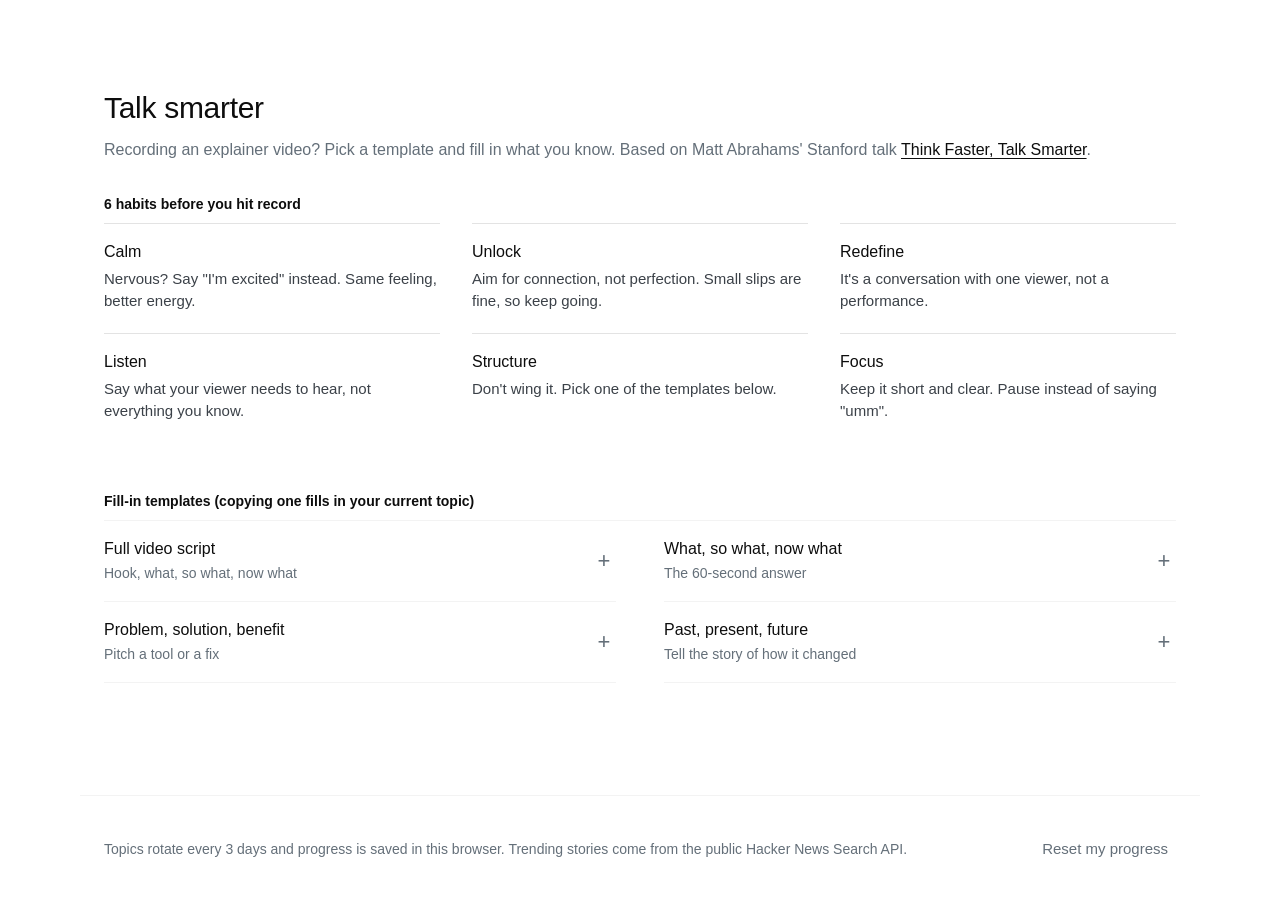
==== commit b1058104: "Add interview prep page and polish the shared design New page (prep.html): the same slot machine loa" ====
--- a/index.html
+++ b/index.html
@@ -3,7 +3,7 @@
 <head>
   <meta charset="utf-8">
   <meta name="viewport" content="width=device-width, initial-scale=1, viewport-fit=cover">
-  <title>FutureSpin — pull the lever, learn what's next in tech</title>
+  <title>FutureSpin: pull the lever, learn what's next in tech</title>
   <meta name="description" content="A tech-topic slot machine. Pull the lever to land on a hot, future-proof tech topic, pick it, and explain it in 60 seconds. Fresh batch every 3 days.">
   <meta name="theme-color" content="#ffffff">
   <link rel="icon" href="data:image/svg+xml,<svg xmlns='http://www.w3.org/2000/svg' viewBox='0 0 100 100'><text y='.9em' font-size='90'>🎰</text></svg>">
@@ -18,17 +18,20 @@
       <span class="brand-mark" aria-hidden="true">🎰</span>
       <span class="brand-name">FutureSpin</span>
     </a>
+    <nav class="switch" aria-label="FutureSpin pages">
+      <a href="./" aria-current="page">Tech topics</a>
+      <a href="prep.html">Interview prep</a>
+    </nav>
     <div class="stats">
       <div class="pill-stat streak" id="streak" title="Daily streak — learn a topic or finish a timer each day">
-        <span aria-hidden="true">🔥</span><b id="streakCount">0</b><span class="pill-label">day streak</span>
+        <b id="streakCount">0</b><span class="pill-label">day streak</span>
       </div>
       <div class="pill-stat level" id="level" title="Earn XP by picking, learning and finishing timers">
-        <span id="levelEmoji" aria-hidden="true">🧭</span>
         <b id="levelName">Explorer</b>
         <span class="xpbar" aria-hidden="true"><i id="xpFill"></i></span>
         <small class="pill-label" id="xpText">0 XP</small>
       </div>
-      <button class="icon-btn" id="soundBtn" type="button" aria-pressed="true" title="Sound on/off">🔊</button>
+      <button class="icon-btn" id="soundBtn" type="button" aria-pressed="true" aria-label="Sound" title="Sound on/off"><svg width="20" height="20" viewBox="0 0 24 24" fill="none" stroke="currentColor" stroke-width="1.8" stroke-linecap="round" stroke-linejoin="round" aria-hidden="true"><path d="M4 9h4l5-4v14l-5-4H4z"/><path d="M16.5 8.5a5 5 0 0 1 0 7"/><path d="M19 6a8.5 8.5 0 0 1 0 12"/></svg></button>
     </div>
   </header>
 
@@ -37,7 +40,7 @@
       <h1>What's next in tech?</h1>
       <p class="lede">Pull the lever, land on a topic that's about to boom, and learn it before everyone else.</p>
       <p class="status">
-        <span class="status-item"><span class="live-dot" aria-hidden="true"></span>Batch <b id="batchNo">#1</b></span>
+        <span class="status-item">Batch <b id="batchNo">#1</b></span>
         <span class="status-item" id="poolInfo">36 topics left</span>
         <span class="status-item">Next drop in <b class="mono" id="countdown">–</b></span>
       </p>
@@ -71,7 +74,7 @@
               <span>Depth</span>
               <select id="depthSelect"></select>
             </label>
-            <button class="spin-btn" id="spinBtn" type="button">🎰 Spin</button>
+            <button class="spin-btn" id="spinBtn" type="button">Spin</button>
           </div>
         </section>
 
@@ -91,7 +94,7 @@
             <p class="goal-note" id="goalNote">Learn 3 topics this batch to stay ahead of the curve.</p>
           </div>
           <ul class="picks" id="picksList"></ul>
-          <button class="btn secondary block" id="vaultBtn" type="button">📦 Knowledge Vault <span class="count" id="vaultCount">0</span></button>
+          <button class="btn secondary block" id="vaultBtn" type="button">Knowledge Vault <span class="count" id="vaultCount">0</span></button>
         </section>
       </aside>
     </div>
@@ -119,34 +122,34 @@
         <p>Recording an explainer video? Pick a template and fill in what you know. Based on Matt Abrahams' Stanford talk
           <a href="https://www.youtube.com/watch?v=x6TsR3y5Qfg" target="_blank" rel="noopener">Think Faster, Talk Smarter</a>.</p>
       </div>
-      <h3 class="eyebrow">6 habits before you hit record</h3>
+      <h3 class="minor-head">6 habits before you hit record</h3>
       <ul class="speak-tips">
-        <li><b>😮‍💨 Calm</b>Nervous? Say "I'm excited" instead. Same feeling, better energy.</li>
-        <li><b>🔓 Unlock</b>Aim for connection, not perfection. Small slips are fine, so keep going.</li>
-        <li><b>💬 Redefine</b>It's a conversation with one viewer, not a performance.</li>
-        <li><b>👂 Listen</b>Say what your viewer needs to hear, not everything you know.</li>
-        <li><b>🧱 Structure</b>Don't wing it. Pick one of the templates below.</li>
-        <li><b>🎯 Focus</b>Keep it short and clear. Pause instead of saying "umm".</li>
+        <li><b>Calm</b>Nervous? Say "I'm excited" instead. Same feeling, better energy.</li>
+        <li><b>Unlock</b>Aim for connection, not perfection. Small slips are fine, so keep going.</li>
+        <li><b>Redefine</b>It's a conversation with one viewer, not a performance.</li>
+        <li><b>Listen</b>Say what your viewer needs to hear, not everything you know.</li>
+        <li><b>Structure</b>Don't wing it. Pick one of the templates below.</li>
+        <li><b>Focus</b>Keep it short and clear. Pause instead of saying "umm".</li>
       </ul>
-      <h3 class="eyebrow">Fill-in templates · copying fills in your current topic</h3>
+      <h3 class="minor-head">Fill-in templates (copying one fills in your current topic)</h3>
       <div class="tricks" id="scriptsGrid"></div>
     </section>
   </main>
 
   <footer class="footer">
-    <p>Topics rotate every 3 days · Progress is saved in this browser · Trending stories from the public Hacker News Search API</p>
+    <p>Topics rotate every 3 days and progress is saved in this browser. Trending stories come from the public Hacker News Search API.</p>
     <button class="text-btn" id="resetBtn" type="button">Reset my progress</button>
   </footer>
 
   <nav class="mobile-bar" id="mobileBar" aria-label="Quick actions">
-    <button class="btn secondary" id="mbPicks" type="button">📌 Picks <span class="count" id="mbPicksCount">0</span></button>
-    <button class="spin-btn" id="mbSpin" type="button">🎰 Spin</button>
+    <button class="btn secondary" id="mbPicks" type="button">Picks <span class="count" id="mbPicksCount">0</span></button>
+    <button class="spin-btn" id="mbSpin" type="button">Spin</button>
   </nav>
 
   <dialog class="dialog" id="timerDialog" aria-labelledby="timerTitle">
     <button class="dialog-close" type="button" data-close aria-label="Close">✕</button>
-    <p class="eyebrow" id="timerKicker">🎤 60-second challenge</p>
     <h3 id="timerTitle">Topic</h3>
+    <p class="dialog-sub" id="timerKicker">60-second challenge</p>
     <p class="timer-prompt" id="timerPrompt"></p>
     <div class="ring" id="ring">
       <svg viewBox="0 0 120 120" aria-hidden="true">
@@ -161,12 +164,12 @@
 
   <dialog class="dialog" id="vaultDialog" aria-labelledby="vaultTitle">
     <button class="dialog-close" type="button" data-close aria-label="Close">✕</button>
-    <p class="eyebrow">📦 Your learning history</p>
     <h3 id="vaultTitle">Knowledge Vault</h3>
+    <p class="dialog-sub">Your learning history, by batch.</p>
     <div class="vault-stats" id="vaultStats"></div>
     <div class="vault-list" id="vaultList"></div>
     <div class="dialog-actions">
-      <button class="btn secondary" id="vaultCopy" type="button">📋 Copy as Markdown</button>
+      <button class="btn secondary" id="vaultCopy" type="button">Copy as Markdown</button>
     </div>
   </dialog>
 
--- a/css/styles.css
+++ b/css/styles.css
@@ -1,4 +1,10 @@
-/* FutureSpin — calm light page, with the slot machine as the one playful centerpiece */
+/* Hallmark · checked: 2026-11-22 · genre: playful (inferred) · scope: page (index.html), app (prep.html)
+ * floor: hand-checked, sloplint not run (no Node) · fixed: 2a, 4, 7a, 18, 19, 27, 30a, 34, 48, 54, 63, 67 · reflex fixed: 11, 16, 26b, 74, F1, F16
+ * finish review: fix, 4 of 5 resolved (stripes, six boxes, red flag, spin contrast), 1 printed (display face and head weight)
+ * structural: printed, not rebuilt · built: the project · redesign: polish · v2.0.0 */
+/* Hallmark · waive 29 · the slot machine cabinet is the one lit object on this calm page, so its neon glows stay on the dark machine only */
+/* Hallmark · waive 12 · the lever is the primary action and the single character moment, so its spring stays on the lever pull only */
+/* FutureSpin: calm light page, with the slot machine as the one playful centerpiece */
 :root {
   /* page tokens */
   --bg: #ffffff;
@@ -12,6 +18,24 @@
   --success: #1f8f5f;
   --success-soft: #e9f6ef;
   --warning: #b86e00;
+  --text-soft: #3b4148;
+  --line-idle: #c6cbd0;
+  --flag-ink: #be1e4b;
+  --accent-hover: #2b2f36;
+  --success-bright: #4cc38a;
+  --ring: #2f6fd6;
+  --area-ai: #a78bfa;
+  --area-cloud: #38bdf8;
+  --area-data: #34d399;
+  --area-security: #fb7185;
+  --area-emerging: #fbbf24;
+  --track-llm: #a78bfa;
+  --track-build: #38bdf8;
+  --track-design: #34d399;
+  --track-fde: #fbbf24;
+  --track-coding: #fb923c;
+  --track-behavioral: #fb7185;
+  --shadow-tab: rgba(0, 0, 0, 0.08) 0 1px 3px;
   --shadow-card: rgba(0, 0, 0, 0.15) 0 2px 8px 0;
   --shadow-soft: rgba(0, 0, 0, 0.06) 0 1px 3px 0, rgba(0, 0, 0, 0.06) 0 8px 24px -8px;
   --r-sm: 4px;
@@ -22,34 +46,54 @@
   --base: 200ms;
   --slow: 300ms;
   --ease: ease-in-out;
-  --font: 'TWK Lausanne', 'Helvetica Neue', Helvetica, Inter, Arial, sans-serif;
+  --font: 'Helvetica Neue', Helvetica, Inter, Arial, sans-serif;
   --mono: 'JetBrains Mono', ui-monospace, SFMono-Regular, Menlo, monospace;
 
   /* machine tokens (dark, colorful) */
   --m-cyan: #22d3ee;
   --m-pink: #ff4d8d;
+  --m-pink-deep: #d02a6a;
   --m-violet: #8b6cff;
   --m-lime: #b8f35a;
   --m-amber: #fbbf24;
+  --m-ink: #ffffff;
+  --m-sign: #d8ddff;
+  --m-cabinet-top: #1c2033;
+  --m-cabinet-mid: #12141f;
+  --m-cabinet-base: #0d0e10;
+  --m-well: #03050d;
+  --m-well-mid: #0b0f20;
+  --m-bulb-off: #3a3f5a;
+  --m-slot: #050816;
+  --m-steel-light: #69708f;
+  --m-steel-dark: #1f2233;
+  --m-rod-edge: #8e98cc;
+  --m-rod-shine: #eef0ff;
+  --m-rod-edge-2: #7680b6;
+  --m-knob-light: #ffc1d8;
+  --m-knob-dark: #a30f49;
   --row: 76px;
 }
 
 * { box-sizing: border-box; }
-html { color-scheme: light; -webkit-text-size-adjust: 100%; }
+html { color-scheme: light; -webkit-text-size-adjust: 100%; overflow-x: clip; scrollbar-color: var(--line-idle) transparent; }
 body {
   margin: 0;
   font: 400 16px/1.5 var(--font);
   color: var(--text);
   background: var(--bg);
-  overflow-x: hidden;
+  overflow-x: clip;
+  caret-color: var(--text);
 }
 button { font: inherit; color: inherit; }
 a { color: inherit; }
 h1, h2, h3 { font-weight: 400; margin: 0; }
-:focus-visible { outline: 2px solid #2563eb; outline-offset: 3px; border-radius: var(--r-sm); }
+:focus-visible { outline: 2px solid var(--ring); outline-offset: 3px; border-radius: var(--r-sm); }
+::selection { background: color-mix(in srgb, var(--m-violet) 25%, var(--bg)); color: var(--text); }
 .sr-only { position: absolute; width: 1px; height: 1px; overflow: hidden; clip: rect(0 0 0 0); white-space: nowrap; }
 .mono { font-family: var(--mono); font-weight: 500; font-variant-numeric: tabular-nums; }
-.eyebrow { margin: 0 0 8px; font-size: 12px; font-weight: 600; letter-spacing: 0.08em; text-transform: uppercase; color: var(--muted); }
+.minor-head { margin: 0 0 8px; font-size: 14px; font-weight: 600; color: var(--text); }
+.dialog-sub { margin: 4px 0 0; font-size: 14px; color: var(--muted); }
 .count {
   display: inline-grid; place-items: center; min-width: 24px; height: 24px; padding: 0 8px; border-radius: var(--r-xl);
   font-size: 12px; font-weight: 600; background: var(--surface); color: var(--text);
@@ -64,7 +108,7 @@
 }
 .btn:active { transform: scale(0.98); }
 .btn.primary { background: var(--accent); color: var(--on-accent); }
-.btn.primary:hover { background: #2b2f36; }
+.btn.primary:hover { background: var(--accent-hover); }
 .btn.secondary { background: var(--bg); border-color: var(--border-strong); color: var(--text); }
 .btn.secondary:hover { background: var(--surface); }
 .btn.done { background: var(--success-soft); color: var(--success); cursor: default; }
@@ -75,12 +119,15 @@
   transition: color var(--base) var(--ease), text-decoration-color var(--base) var(--ease);
 }
 .text-btn:hover { color: var(--text); text-decoration-color: currentColor; }
+.text-btn:active, .pick-title:active { color: var(--text-soft); }
 .icon-btn {
   width: 44px; height: 44px; border-radius: var(--r-xl); cursor: pointer; font-size: 18px;
   background: var(--bg); border: 1px solid var(--border-strong);
   transition: background var(--base) var(--ease);
 }
 .icon-btn:hover { background: var(--surface); }
+.icon-btn:active { background: var(--border-strong); }
+.icon-btn svg { display: block; margin: auto; }
 
 /* ---------- top bar ---------- */
 .topbar {
@@ -101,8 +148,6 @@
 .pill-stat b { font-weight: 600; }
 .pill-label { color: var(--muted); font-size: 13px; }
 .streak.cold { color: var(--muted); }
-.streak.cold > span:first-child { filter: grayscale(1); opacity: 0.6; }
-.streak.alive > span:first-child { display: inline-block; animation: flame 1.6s var(--ease) infinite; }
 .xpbar { width: 56px; height: 6px; border-radius: var(--r-xl); background: var(--surface); overflow: hidden; }
 .xpbar i { display: block; height: 100%; width: 0; border-radius: inherit; background: var(--accent); transition: width var(--slow) var(--ease); }
 .pill-stat.bump, .panel.bump { animation: bump var(--slow) var(--ease); }
@@ -121,7 +166,7 @@
 }
 .status-item b { color: var(--text); font-weight: 600; }
 .status-item b.soon { color: var(--warning); }
-.live-dot { width: 8px; height: 8px; border-radius: 50%; background: var(--success); animation: ping 2s var(--ease) infinite; }
+.live-dot { width: 8px; height: 8px; border-radius: 50%; background: var(--success); animation: ping 2s var(--ease) 2; }
 .nudge { margin: 16px 0 0; font-size: 15px; color: var(--text); min-height: 24px; }
 
 /* ---------- layout ---------- */
@@ -132,53 +177,50 @@
 
 /* ---------- the machine (dark, playful) ---------- */
 .machine {
-  position: relative; padding: 20px 24px 24px; border-radius: 28px; color: #fff;
-  background: linear-gradient(180deg, #1c2033 0%, #12141f 60%, #0d0e10 100%);
-  box-shadow: 0 24px 60px -12px rgba(13, 14, 16, 0.45), inset 0 1px 0 rgba(255, 255, 255, 0.08);
+  position: relative; padding: 20px 24px 24px; border-radius: 28px; color: var(--m-ink);
+  background: linear-gradient(180deg, var(--m-cabinet-top) 0%, var(--m-cabinet-mid) 60%, var(--m-cabinet-base) 100%);
+  box-shadow: 0 24px 60px -12px color-mix(in srgb, var(--accent) 45%, transparent), inset 0 1px 0 color-mix(in srgb, var(--m-ink) 8%, transparent);
 }
 .machine.shake { animation: shake 0.45s ease; }
 .marquee { display: flex; justify-content: space-between; padding: 0 4px 12px; }
 .bulb {
-  width: 8px; height: 8px; border-radius: 50%; background: #3a3f5a;
-  animation: bulb 1.6s infinite; animation-delay: calc(var(--i) * 0.08s);
+  width: 8px; height: 8px; border-radius: 50%; background: color-mix(in srgb, var(--on) 55%, var(--m-bulb-off));
+  animation-delay: calc(var(--i) * 0.08s);
 }
 .bulb:nth-child(3n + 1) { --on: var(--m-amber); }
 .bulb:nth-child(3n + 2) { --on: var(--m-pink); }
 .bulb:nth-child(3n) { --on: var(--m-cyan); }
-.machine.spinning .bulb { animation-duration: 0.45s; }
+.machine.spinning .bulb { animation: bulb 0.45s infinite; animation-delay: calc(var(--i) * 0.03s); }
 .machine.win .bulb { animation: bulbWin 0.25s 6 alternate; }
 .sign {
   text-align: center; font-size: 13px; font-weight: 600; letter-spacing: 0.5em; padding-left: 0.5em; margin-bottom: 16px;
-  color: #d8ddff; text-shadow: 0 0 12px rgba(34, 211, 238, 0.6); animation: flicker 6s infinite;
-}
-.sign span { color: var(--m-pink); text-shadow: 0 0 14px rgba(255, 77, 141, 0.7); }
+  color: var(--m-sign); text-shadow: 0 0 12px color-mix(in srgb, var(--m-cyan) 60%, transparent);
+}
+.sign span { color: var(--m-pink); text-shadow: 0 0 14px color-mix(in srgb, var(--m-pink) 70%, transparent); }
 .cabinet { display: grid; grid-template-columns: minmax(0, 1fr) 72px; gap: 16px; align-items: center; }
 
 .reel-window {
   position: relative; height: calc(var(--row) * 3); overflow: hidden; border-radius: 16px;
-  background: linear-gradient(180deg, #03050d, #0b0f20 50%, #03050d);
-  box-shadow: inset 0 0 0 1px rgba(255, 255, 255, 0.06), inset 0 12px 30px rgba(0, 0, 0, 0.85);
+  background: linear-gradient(180deg, var(--m-well), var(--m-well-mid) 50%, var(--m-well));
+  box-shadow: inset 0 0 0 1px color-mix(in srgb, var(--m-ink) 6%, transparent), inset 0 12px 30px color-mix(in srgb, var(--accent) 85%, transparent);
 }
 .reel-window::before, .reel-window::after {
   content: ''; position: absolute; left: 0; right: 0; height: var(--row); z-index: 2; pointer-events: none;
 }
-.reel-window::before { top: 0; background: linear-gradient(180deg, #03050d 10%, rgba(3, 5, 13, 0.35)); }
-.reel-window::after { bottom: 0; background: linear-gradient(0deg, #03050d 10%, rgba(3, 5, 13, 0.35)); }
+.reel-window::before { top: 0; background: linear-gradient(180deg, var(--m-well) 10%, color-mix(in srgb, var(--m-well) 35%, transparent)); }
+.reel-window::after { bottom: 0; background: linear-gradient(0deg, var(--m-well) 10%, color-mix(in srgb, var(--m-well) 35%, transparent)); }
 .reel-strip { will-change: transform; }
 .reel-item {
   height: var(--row); display: flex; align-items: center; justify-content: center; gap: 14px; padding: 0 28px;
   font-size: clamp(17px, 2.1vw, 24px); font-weight: 500; line-height: 1.15; letter-spacing: -0.01em; text-align: center;
 }
-.reel-emoji {
-  flex: none; width: 40px; height: 40px; display: grid; place-items: center; font-size: 20px; border-radius: 12px;
-  background: color-mix(in srgb, var(--c) 20%, transparent); box-shadow: 0 0 0 1px color-mix(in srgb, var(--c) 45%, transparent);
-}
+.reel-tag { flex: none; font-size: 14px; font-weight: 600; letter-spacing: 0; color: var(--c); }
 .reel-text { overflow: hidden; text-overflow: ellipsis; white-space: nowrap; min-width: 0; }
 .reel-window.spinning .reel-item { filter: blur(1.4px); opacity: 0.8; }
 .payline {
   position: absolute; left: 0; right: 0; top: var(--row); height: var(--row); z-index: 3; pointer-events: none;
-  border-block: 2px solid rgba(34, 211, 238, 0.55);
-  box-shadow: inset 0 0 26px rgba(34, 211, 238, 0.18), 0 0 18px rgba(34, 211, 238, 0.25);
+  border-block: 2px solid color-mix(in srgb, var(--m-cyan) 55%, transparent);
+  box-shadow: inset 0 0 26px color-mix(in srgb, var(--m-cyan) 18%, transparent), 0 0 18px color-mix(in srgb, var(--m-cyan) 25%, transparent);
 }
 .payline::before, .payline::after {
   content: ''; position: absolute; top: 50%; width: 0; height: 0; border: 8px solid transparent; transform: translateY(-50%);
@@ -192,57 +234,61 @@
 .lever.grabbing { cursor: grabbing; }
 .lever-slot {
   position: absolute; left: 50%; top: 18px; bottom: 18px; width: 14px; transform: translateX(-50%); border-radius: 10px;
-  background: #050816; box-shadow: inset 0 2px 6px rgba(0, 0, 0, 0.9), 0 0 0 1px rgba(255, 255, 255, 0.06);
+  background: var(--m-slot); box-shadow: inset 0 2px 6px color-mix(in srgb, var(--accent) 90%, transparent), 0 0 0 1px color-mix(in srgb, var(--m-ink) 6%, transparent);
 }
 .lever-base {
   position: absolute; left: 50%; top: var(--pivot); width: 46px; height: 46px; transform: translate(-50%, -50%); border-radius: 50%;
-  background: radial-gradient(circle at 35% 30%, #69708f, #1f2233 72%); box-shadow: 0 6px 14px rgba(0, 0, 0, 0.6);
+  background: radial-gradient(circle at 35% 30%, var(--m-steel-light), var(--m-steel-dark) 72%); box-shadow: 0 6px 14px color-mix(in srgb, var(--accent) 60%, transparent);
 }
 .lever-rod {
   position: absolute; left: 50%; width: 10px; transform: translateX(-50%); border-radius: 6px;
-  background: linear-gradient(90deg, #8e98cc, #eef0ff 45%, #7680b6);
+  background: linear-gradient(90deg, var(--m-rod-edge), var(--m-rod-shine) 45%, var(--m-rod-edge-2));
 }
 .lever-knob {
   position: absolute; left: 50%; width: 46px; height: 46px; border-radius: 50%; --s: 1;
   transform: translate(-50%, -50%) scale(var(--s));
-  background: radial-gradient(circle at 34% 28%, #ffc1d8, #ff4d8d 42%, #a30f49 100%);
-  box-shadow: 0 10px 24px rgba(255, 77, 141, 0.45), inset -4px -6px 10px rgba(0, 0, 0, 0.25);
-}
-.lever:hover .lever-knob { box-shadow: 0 10px 30px rgba(255, 77, 141, 0.7), inset -4px -6px 10px rgba(0, 0, 0, 0.25); }
+  background: radial-gradient(circle at 34% 28%, var(--m-knob-light), var(--m-pink) 42%, var(--m-knob-dark) 100%);
+  box-shadow: 0 10px 24px color-mix(in srgb, var(--m-pink) 45%, transparent), inset -4px -6px 10px color-mix(in srgb, var(--accent) 25%, transparent);
+}
+.lever:hover .lever-knob { box-shadow: 0 10px 30px color-mix(in srgb, var(--m-pink) 70%, transparent), inset -4px -6px 10px color-mix(in srgb, var(--accent) 25%, transparent); }
 .lever-hint {
   position: absolute; top: 2px; right: 60px; z-index: 4; padding: 6px 12px; border-radius: 12px; white-space: nowrap;
-  font-size: 13px; font-weight: 600; background: var(--m-pink); color: #fff; box-shadow: 0 8px 22px rgba(255, 77, 141, 0.45);
-  animation: hint 1.4s ease-in-out infinite; transition: opacity var(--slow) var(--ease);
+  font-size: 13px; font-weight: 600; background: var(--m-pink-deep); color: var(--m-ink); box-shadow: 0 8px 22px color-mix(in srgb, var(--m-pink) 45%, transparent);
+  animation: hint 1.4s ease-in-out 3; transition: opacity var(--slow) var(--ease);
 }
 .lever-hint::after {
   content: ''; position: absolute; right: -12px; top: 50%; transform: translateY(-50%);
-  border: 7px solid transparent; border-left-color: var(--m-pink);
+  border: 7px solid transparent; border-left-color: var(--m-pink-deep);
 }
 .lever-hint.hide { opacity: 0; pointer-events: none; }
 
 /* machine controls */
 .controls { display: grid; grid-template-columns: 1fr 1fr 1.3fr; gap: 12px; margin-top: 20px; align-items: end; }
-.select { display: grid; gap: 6px; }
-.select > span { font-size: 11px; font-weight: 600; letter-spacing: 0.1em; text-transform: uppercase; color: rgba(255, 255, 255, 0.55); padding-left: 16px; }
+.select { position: relative; display: grid; gap: 6px; }
+.select > span { font-size: 13px; font-weight: 500; color: color-mix(in srgb, var(--m-ink) 70%, transparent); padding-left: 16px; }
+.select::after {
+  content: ''; position: absolute; right: 20px; bottom: 21px; width: 7px; height: 7px; pointer-events: none; transform: rotate(45deg);
+  border-right: 1.6px solid color-mix(in srgb, var(--m-ink) 70%, transparent); border-bottom: 1.6px solid color-mix(in srgb, var(--m-ink) 70%, transparent);
+}
 .select select {
   appearance: none; -webkit-appearance: none; width: 100%; height: 48px; padding: 0 40px 0 16px; border-radius: var(--r-xl); cursor: pointer;
-  font: 500 15px var(--font); color: #fff; color-scheme: dark;
-  background: rgba(255, 255, 255, 0.07) url("data:image/svg+xml,%3Csvg xmlns='http://www.w3.org/2000/svg' width='12' height='8' viewBox='0 0 12 8'%3E%3Cpath d='M1 1l5 5 5-5' fill='none' stroke='%23ffffff' stroke-opacity='.7' stroke-width='1.6'/%3E%3C/svg%3E") no-repeat right 16px center;
-  border: 1px solid rgba(255, 255, 255, 0.14);
+  font: 500 15px var(--font); color: var(--m-ink); color-scheme: dark;
+  background: color-mix(in srgb, var(--m-ink) 7%, transparent);
+  border: 1px solid color-mix(in srgb, var(--m-ink) 14%, transparent);
   transition: border-color var(--base) var(--ease), background-color var(--base) var(--ease);
 }
-.select select:hover { border-color: rgba(255, 255, 255, 0.3); background-color: rgba(255, 255, 255, 0.1); }
+.select select:hover { border-color: color-mix(in srgb, var(--m-ink) 30%, transparent); background-color: color-mix(in srgb, var(--m-ink) 10%, transparent); }
 .spin-btn {
   height: 48px; border: 0; border-radius: var(--r-xl); cursor: pointer; position: relative; overflow: hidden;
-  font-size: 17px; font-weight: 600; letter-spacing: 0.01em; color: #fff;
-  background: linear-gradient(135deg, var(--m-pink), var(--m-violet));
-  box-shadow: 0 8px 24px rgba(255, 77, 141, 0.35), inset 0 1px 0 rgba(255, 255, 255, 0.3);
+  font-size: 17px; font-weight: 600; letter-spacing: 0.01em; color: var(--m-ink);
+  background: var(--m-pink-deep);
+  box-shadow: 0 8px 24px color-mix(in srgb, var(--m-pink) 35%, transparent), inset 0 1px 0 color-mix(in srgb, var(--m-ink) 30%, transparent);
   transition: transform var(--fast) var(--ease), filter var(--base) var(--ease);
 }
 .spin-btn::after {
   content: ''; position: absolute; inset: 0; transform: translateX(-120%);
-  background: linear-gradient(100deg, transparent 30%, rgba(255, 255, 255, 0.35) 50%, transparent 70%);
-  animation: shine 3.5s ease-in-out infinite;
+  background: linear-gradient(100deg, transparent 30%, color-mix(in srgb, var(--m-ink) 35%, transparent) 50%, transparent 70%);
+  animation: shine 3.5s ease-in-out 1;
 }
 .spin-btn:hover { filter: brightness(1.08); }
 .spin-btn:active { transform: scale(0.98); }
@@ -251,10 +297,7 @@
 /* ---------- topic card ---------- */
 .card {
   position: relative; margin-top: 32px; padding: 40px; border-radius: var(--r-lg); background: var(--bg);
-  box-shadow: var(--shadow-card); --c: #8b6cff;
-}
-.card::before {
-  content: ''; position: absolute; left: 40px; right: 40px; top: 0; height: 3px; border-radius: 0 0 3px 3px; background: var(--c);
+  box-shadow: var(--shadow-card); --c: var(--m-violet);
 }
 .card.reveal > * { animation: fadeUp var(--slow) var(--ease) both; }
 .card.reveal > :nth-child(2) { animation-delay: 40ms; }
@@ -268,18 +311,13 @@
   display: inline-flex; align-items: center; gap: 8px; height: 32px; padding: 0 12px; border-radius: var(--r-xl);
   background: var(--surface); font-size: 13px; font-weight: 500;
 }
-.tag .dot { width: 8px; height: 8px; border-radius: 50%; background: var(--c); }
-.heat { display: inline-flex; gap: 1px; font-size: 14px; margin-left: 4px; }
-.heat .off { filter: grayscale(1); opacity: 0.2; }
-.heat.max span:not(.off) { display: inline-block; animation: flame 1.4s var(--ease) infinite; }
-.heat.max span:nth-child(2) { animation-delay: 0.1s; }
-.heat.max span:nth-child(3) { animation-delay: 0.2s; }
-.heat.max span:nth-child(4) { animation-delay: 0.3s; }
-.heat.max span:nth-child(5) { animation-delay: 0.4s; }
+.tag.area { background: color-mix(in srgb, var(--c) 22%, var(--bg)); }
+.heat { margin-left: 4px; font-size: 13px; color: var(--muted); }
+.heat b { font-weight: 600; color: var(--text); }
 .eta { margin-left: auto; font-size: 13px; color: var(--muted); }
 .eta b { color: var(--text); font-weight: 600; }
 .card-title { margin: 24px 0 12px; font-size: clamp(28px, 4vw, 36px); font-weight: 400; line-height: 1.15; letter-spacing: -0.02em; }
-.why { margin: 0; font-size: 17px; color: #3b4148; max-width: 62ch; }
+.why { margin: 0; font-size: 17px; color: var(--text-soft); max-width: 62ch; }
 .learn { margin-top: 32px; }
 .learn-list { margin: 12px 0 0; padding: 0; list-style: none; counter-reset: l; display: grid; gap: 12px; }
 .learn-list li { counter-increment: l; display: flex; align-items: center; gap: 12px; font-size: 16px; }
@@ -288,8 +326,8 @@
   font-size: 13px; font-weight: 600; background: var(--surface);
 }
 .challenge {
-  display: flex; align-items: center; justify-content: space-between; gap: 24px; margin-top: 32px; padding: 24px;
-  border-radius: 16px; background: var(--surface);
+  display: flex; align-items: center; justify-content: space-between; gap: 24px; margin-top: 32px; padding: 24px 0 0;
+  border-top: 1px solid var(--border-strong);
 }
 .challenge p { margin: 0; font-size: 16px; }
 .challenge small { display: block; margin-top: 8px; color: var(--muted); font-size: 14px; }
@@ -308,7 +346,7 @@
 .card-empty p { color: var(--muted); margin: 0 auto 24px; max-width: 46ch; }
 .card-empty .actions { justify-content: center; margin-top: 0; }
 .steps { display: flex; justify-content: center; gap: 8px 24px; flex-wrap: wrap; color: var(--muted); font-size: 15px; }
-.step b { display: inline-grid; place-items: center; width: 24px; height: 24px; margin-right: 8px; border-radius: 50%; background: var(--accent); color: #fff; font-size: 12px; }
+.step b { display: inline-grid; place-items: center; width: 24px; height: 24px; margin-right: 8px; border-radius: 50%; background: var(--accent); color: var(--on-accent); font-size: 12px; }
 
 /* ---------- picks rail ---------- */
 .panel { padding: 24px; border-radius: var(--r-lg); background: var(--surface); }
@@ -321,12 +359,12 @@
 .goal-head b { font-weight: 600; }
 .meter { height: 8px; border-radius: var(--r-xl); background: var(--border-strong); overflow: hidden; }
 .meter i { display: block; height: 100%; width: 0; border-radius: inherit; background: var(--success); transition: width var(--slow) var(--ease); }
-.goal.crushed .meter i { background: linear-gradient(90deg, var(--success), #4cc38a, var(--success)); background-size: 200% 100%; animation: sheen 2.5s linear infinite; }
+.goal.crushed .meter i { background: linear-gradient(90deg, var(--success), var(--success-bright), var(--success)); background-size: 200% 100%; animation: sheen 2.5s linear 2; }
 .goal-note { margin: 8px 0 0; font-size: 13px; color: var(--muted); }
-.picks { list-style: none; margin: 0 0 16px; padding: 0; display: grid; gap: 8px; max-height: 420px; overflow-y: auto; }
+.picks { list-style: none; margin: 0 0 16px; padding: 0; display: grid; max-height: 420px; overflow-y: auto; border-top: 1px solid var(--border-strong); }
 .pick {
   display: grid; grid-template-columns: 28px minmax(0, 1fr) 32px; gap: 12px; align-items: center; min-height: 56px;
-  padding: 8px 8px 8px 12px; border-radius: 12px; background: var(--bg); box-shadow: rgba(0, 0, 0, 0.04) 0 1px 2px;
+  padding: 8px 0; border-bottom: 1px solid var(--border-strong);
   animation: fadeUp var(--slow) var(--ease) both;
 }
 .pick-title {
@@ -334,19 +372,20 @@
   overflow: hidden; text-overflow: ellipsis; white-space: nowrap; text-decoration: none; min-height: 40px;
 }
 .pick-title:hover { text-decoration: underline; text-underline-offset: 3px; }
-.pick.learned .pick-title { color: var(--muted); text-decoration: line-through; text-decoration-color: rgba(100, 111, 121, 0.5); }
+.pick.learned .pick-title { color: var(--muted); text-decoration: line-through; text-decoration-color: color-mix(in srgb, var(--muted) 50%, transparent); }
 .pick-x { width: 32px; height: 32px; border-radius: 50%; border: 0; cursor: pointer; background: transparent; color: var(--muted); transition: background var(--base) var(--ease); }
-.pick-x:hover { background: var(--surface); color: var(--text); }
+.pick-x:hover { background: var(--border-strong); color: var(--text); }
+.pick-x:active { background: var(--line-idle); }
 .check { position: relative; width: 28px; height: 28px; cursor: pointer; }
 .check input { position: absolute; opacity: 0; inset: 0; margin: 0; cursor: pointer; }
 .check span {
-  position: absolute; inset: 2px; border-radius: 50%; border: 1.5px solid #c6cbd0; display: grid; place-items: center;
+  position: absolute; inset: 2px; border-radius: 50%; border: 1.5px solid var(--line-idle); display: grid; place-items: center;
   transition: background var(--base) var(--ease), border-color var(--base) var(--ease);
 }
 .check input:checked + span { background: var(--success); border-color: var(--success); }
-.check input:checked + span::after { content: '✓'; color: #fff; font-weight: 700; font-size: 13px; }
-.check input:focus-visible + span { outline: 2px solid #2563eb; outline-offset: 2px; }
-.picks-empty { padding: 24px 16px; border-radius: 12px; border: 1px dashed #d4d8dc; text-align: center; color: var(--muted); font-size: 14px; }
+.check input:checked + span::after { content: '✓'; color: var(--on-accent); font-weight: 700; font-size: 13px; }
+.check input:focus-visible + span { outline: 2px solid var(--ring); outline-offset: 2px; }
+.picks-empty { padding: 16px 0; color: var(--muted); font-size: 14px; }
 
 /* ---------- sections ---------- */
 .section { max-width: 1088px; margin: 112px auto 0; }
@@ -355,13 +394,12 @@
 .section-head p { margin: 8px 0 0; color: var(--muted); }
 .radar-list { list-style: none; margin: 0; padding: 0; border-top: 1px solid var(--border); }
 .radar-row {
-  display: grid; grid-template-columns: 10px minmax(0, 1fr) auto auto; gap: 16px; align-items: center;
+  display: grid; grid-template-columns: minmax(0, 1fr) auto auto; gap: 16px; align-items: center;
   min-height: 64px; padding: 8px 0; border-bottom: 1px solid var(--border);
 }
-.radar-row .dot { width: 10px; height: 10px; border-radius: 50%; background: var(--c); }
 .radar-row a { font-size: 16px; text-decoration: none; overflow: hidden; text-overflow: ellipsis; white-space: nowrap; }
 .radar-row a:hover { text-decoration: underline; text-underline-offset: 3px; }
-.radar-meta { font-size: 13px; color: var(--muted); white-space: nowrap; }
+.radar-meta { display: flex; gap: 12px; font-size: 13px; color: var(--muted); white-space: nowrap; }
 .radar-row .btn { min-height: 40px; padding: 0 16px; font-size: 14px; }
 .radar-row .btn:disabled { background: var(--success-soft); color: var(--success); border-color: transparent; cursor: default; }
 #radarMore { margin-top: 12px; }
@@ -369,25 +407,24 @@
 .tricks { display: grid; grid-template-columns: 1fr 1fr; gap: 0 48px; border-top: 1px solid var(--border); }
 .trick { border-bottom: 1px solid var(--border); }
 .trick summary {
-  list-style: none; cursor: pointer; min-height: 72px; padding: 16px 0; display: grid; grid-template-columns: 40px 1fr 24px; gap: 16px; align-items: center;
+  list-style: none; cursor: pointer; min-height: 72px; padding: 16px 0; display: grid; grid-template-columns: 1fr 24px; gap: 16px; align-items: center;
 }
 .trick summary::-webkit-details-marker { display: none; }
 .trick summary::after { content: '+'; font-size: 22px; font-weight: 300; color: var(--muted); text-align: center; transition: transform var(--base) var(--ease); }
 .trick[open] summary::after { transform: rotate(45deg); }
-.trick-icon { width: 40px; height: 40px; display: grid; place-items: center; font-size: 20px; border-radius: 12px; background: var(--surface); }
 .trick summary b { display: block; font-size: 16px; font-weight: 500; }
 .trick summary small { color: var(--muted); font-size: 14px; }
-.trick ol { margin: 0; padding: 0 0 20px 76px; display: grid; gap: 8px; font-size: 15px; color: #3b4148; animation: fadeUp var(--slow) var(--ease) both; }
+.trick ol { margin: 0; padding: 0 0 20px 20px; display: grid; gap: 8px; font-size: 15px; color: var(--text-soft); animation: fadeUp var(--slow) var(--ease) both; }
 .trick ol b, .timer-trick b { font-weight: 600; color: var(--text); }
 
 .section-head a { color: var(--text); text-underline-offset: 3px; }
-.speak-tips { list-style: none; margin: 0 0 48px; padding: 0; display: grid; grid-template-columns: repeat(3, 1fr); gap: 16px; }
-.speak-tips li { padding: 20px 24px; border-radius: 16px; background: var(--surface); font-size: 15px; color: #3b4148; }
+.speak-tips { list-style: none; margin: 0 0 48px; padding: 0; display: grid; grid-template-columns: repeat(3, 1fr); gap: 0 32px; }
+.speak-tips li { padding: 16px 0 20px; border-top: 1px solid var(--border-strong); font-size: 15px; color: var(--text-soft); }
 .speak-tips b { display: block; margin-bottom: 4px; font-size: 16px; font-weight: 500; color: var(--text); }
-.script { padding: 0 0 24px 56px; display: grid; gap: 12px; font-size: 15px; color: #3b4148; animation: fadeUp var(--slow) var(--ease) both; }
+.script { padding: 0 0 24px; display: grid; gap: 12px; font-size: 15px; color: var(--text-soft); animation: fadeUp var(--slow) var(--ease) both; }
 .script p { margin: 0; }
-.script p b { display: block; font-size: 12px; font-weight: 600; letter-spacing: 0.08em; text-transform: uppercase; color: var(--muted); }
-.script .blank { padding: 0 2px; border-radius: var(--r-sm); background: rgba(251, 191, 36, 0.2); color: var(--text); }
+.script p b { display: block; font-size: 13px; font-weight: 600; color: var(--muted); }
+.script .blank { padding: 0 2px; border-radius: var(--r-sm); background: color-mix(in srgb, var(--m-amber) 20%, transparent); color: var(--text); }
 .script .btn { justify-self: start; margin-top: 4px; }
 
 .footer {
@@ -402,17 +439,17 @@
 /* ---------- dialogs ---------- */
 .dialog {
   width: min(560px, calc(100vw - 32px)); max-height: calc(100vh - 48px); padding: 40px; border: 0; border-radius: var(--r-lg);
-  color: var(--text); background: var(--bg); box-shadow: rgba(0, 0, 0, 0.2) 0 24px 64px;
+  color: var(--text); background: var(--bg); box-shadow: color-mix(in srgb, var(--accent) 20%, transparent) 0 24px 64px;
 }
 .dialog[open] { animation: dialogIn var(--slow) var(--ease); }
-.dialog::backdrop { background: rgba(13, 14, 16, 0.4); }
+.dialog::backdrop { background: color-mix(in srgb, var(--accent) 40%, transparent); }
 .dialog-close {
   position: absolute; top: 16px; right: 16px; width: 44px; height: 44px; border-radius: 50%; border: 0; cursor: pointer;
   background: var(--surface); transition: background var(--base) var(--ease);
 }
 .dialog-close:hover { background: var(--border-strong); }
 .dialog h3 { font-size: 24px; font-weight: 500; line-height: 1.2; letter-spacing: -0.01em; padding-right: 48px; }
-.timer-prompt { margin: 12px 0 24px; color: #3b4148; }
+.timer-prompt { margin: 12px 0 24px; color: var(--text-soft); }
 .ring { position: relative; width: 200px; height: 200px; margin: 0 auto 24px; }
 .ring svg { width: 100%; height: 100%; transform: rotate(-90deg); }
 .ring-bg { fill: none; stroke: var(--surface); stroke-width: 8; }
@@ -421,17 +458,17 @@
 .ring.urgent .ring-fg { stroke: var(--warning); }
 .ring.urgent .ring-time { color: var(--warning); animation: pulse 1s var(--ease) infinite; }
 .ring.complete .ring-fg { stroke: var(--success); }
-.timer-trick { padding: 20px 24px; border-radius: 16px; background: var(--surface); font-size: 15px; margin-bottom: 24px; }
+.timer-trick { padding: 16px 0 0; border-top: 1px solid var(--border-strong); font-size: 15px; margin-bottom: 24px; }
 .timer-trick ol { margin: 8px 0 0; padding-left: 20px; display: grid; gap: 4px; }
 .dialog-actions { display: flex; gap: 12px; justify-content: center; flex-wrap: wrap; }
 .vault-stats { display: grid; grid-template-columns: repeat(3, 1fr); gap: 12px; margin: 24px 0; }
-.vault-stats div { text-align: center; padding: 16px 8px; border-radius: 16px; background: var(--surface); }
+.vault-stats div { text-align: center; padding: 8px; }
 .vault-stats b { display: block; font-size: 28px; font-weight: 400; }
 .vault-stats small { color: var(--muted); font-size: 13px; }
 .vault-list { max-height: 46vh; overflow-y: auto; margin-bottom: 24px; display: grid; gap: 20px; }
-.vault-batch h4 { margin: 0 0 8px; font-size: 12px; font-weight: 600; letter-spacing: 0.08em; text-transform: uppercase; color: var(--muted); }
-.vault-batch ul { list-style: none; margin: 0; padding: 0; display: grid; gap: 8px; }
-.vault-batch .pick { grid-template-columns: 28px minmax(0, 1fr); background: var(--surface); box-shadow: none; }
+.vault-batch h4 { margin: 0 0 8px; font-size: 14px; font-weight: 600; color: var(--muted); }
+.vault-batch ul { list-style: none; margin: 0; padding: 0; display: grid; border-top: 1px solid var(--border-strong); }
+.vault-batch .pick { grid-template-columns: 28px minmax(0, 1fr); }
 
 /* ---------- toasts & effects ---------- */
 .toasts {
@@ -440,7 +477,7 @@
 }
 .toast {
   padding: 12px 20px; border-radius: 16px; font-size: 15px; text-align: center;
-  background: var(--accent); color: #fff; box-shadow: rgba(0, 0, 0, 0.2) 0 8px 24px;
+  background: var(--accent); color: var(--on-accent); box-shadow: color-mix(in srgb, var(--accent) 20%, transparent) 0 8px 24px;
   animation: toastIn var(--slow) var(--ease);
 }
 .toast.big { font-size: 16px; font-weight: 500; padding: 16px 24px; }
@@ -449,13 +486,11 @@
 #confetti { position: fixed; inset: 0; width: 100vw; height: 100vh; pointer-events: none; z-index: 70; }
 
 /* ---------- animations ---------- */
-@keyframes flame { 0%, 100% { transform: scale(1) rotate(-3deg); } 50% { transform: scale(1.12) rotate(3deg); } }
 @keyframes bump { 0%, 100% { transform: scale(1); } 50% { transform: scale(1.04); } }
-@keyframes ping { 0% { box-shadow: 0 0 0 0 rgba(31, 143, 95, 0.5); } 100% { box-shadow: 0 0 0 8px rgba(31, 143, 95, 0); } }
-@keyframes bulb { 0%, 100% { background: #3a3f5a; box-shadow: none; } 50% { background: var(--on); box-shadow: 0 0 10px var(--on); } }
-@keyframes bulbWin { from { background: #3a3f5a; } to { background: var(--on); box-shadow: 0 0 14px var(--on); } }
-@keyframes flicker { 0%, 92%, 100% { opacity: 1; } 93% { opacity: 0.4; } 94% { opacity: 1; } 96% { opacity: 0.6; } }
-@keyframes payflash { 0%, 100% { border-color: rgba(34, 211, 238, 0.55); } 50% { border-color: var(--m-lime); box-shadow: inset 0 0 40px rgba(184, 243, 90, 0.3), 0 0 30px rgba(184, 243, 90, 0.4); } }
+@keyframes ping { 0% { box-shadow: 0 0 0 0 color-mix(in srgb, var(--success) 50%, transparent); } 100% { box-shadow: 0 0 0 8px color-mix(in srgb, var(--success) 0%, transparent); } }
+@keyframes bulb { 0%, 100% { background: var(--m-bulb-off); box-shadow: none; } 50% { background: var(--on); box-shadow: 0 0 10px var(--on); } }
+@keyframes bulbWin { from { background: var(--m-bulb-off); } to { background: var(--on); box-shadow: 0 0 14px var(--on); } }
+@keyframes payflash { 0%, 100% { border-color: color-mix(in srgb, var(--m-cyan) 55%, transparent); } 50% { border-color: var(--m-lime); box-shadow: inset 0 0 40px color-mix(in srgb, var(--m-lime) 30%, transparent), 0 0 30px color-mix(in srgb, var(--m-lime) 40%, transparent); } }
 @keyframes hint { 0%, 100% { transform: translateX(0); } 50% { transform: translateX(-6px); } }
 @keyframes shine { 0%, 60% { transform: translateX(-120%); } 100% { transform: translateX(120%); } }
 @keyframes shake { 0%, 100% { transform: translateX(0); } 20% { transform: translateX(-8px); } 40% { transform: translateX(7px); } 60% { transform: translateX(-5px); } 80% { transform: translateX(3px); } }
@@ -476,10 +511,9 @@
   .speak-tips { grid-template-columns: 1fr 1fr; }
 }
 @media (max-width: 768px) {
-  .pill-label, .xpbar { display: none; }
+  .xpbar { display: none; }
   .tricks { grid-template-columns: 1fr; }
   .card { padding: 32px 24px; }
-  .card::before { left: 24px; right: 24px; }
   .challenge { flex-direction: column; align-items: stretch; }
   .challenge .btn { width: 100%; }
   .quiet { margin-left: 0; width: 100%; }
@@ -487,7 +521,7 @@
 @media (max-width: 600px) {
   :root { --row: 68px; }
   .topbar { padding: 12px 16px; }
-  .brand-name { font-size: 18px; }
+  .brand-name { display: none; }
   .pill-stat { height: 40px; padding: 0 12px; }
   .icon-btn { width: 40px; height: 40px; }
   .page { padding: 0 16px; }
@@ -499,12 +533,11 @@
   .cabinet { grid-template-columns: 1fr; }
   .lever { display: none; }
   .reel-item { padding: 0 16px; gap: 12px; }
-  .reel-emoji { width: 32px; height: 32px; font-size: 16px; border-radius: 10px; }
+  .reel-tag { font-size: 13px; }
   .reel-text { white-space: normal; display: -webkit-box; -webkit-line-clamp: 2; -webkit-box-orient: vertical; font-size: 17px; }
   .controls { grid-template-columns: 1fr 1fr; }
   .controls .spin-btn { grid-column: 1 / -1; height: 52px; }
   .card { margin-top: 24px; padding: 28px 20px; }
-  .card::before { left: 20px; right: 20px; }
   .card-title { margin-top: 20px; }
   .eta { margin-left: 0; width: 100%; }
   .actions .btn { flex: 1; padding: 0 16px; }
@@ -512,21 +545,19 @@
   .panel { padding: 20px 16px; }
   .section { margin-top: 80px; }
   .section-head h2 { font-size: 26px; }
-  .radar-row { grid-template-columns: 10px minmax(0, 1fr) auto; grid-template-areas: 'dot title btn' 'dot meta btn'; gap: 2px 12px; }
-  .radar-row .dot { grid-area: dot; }
+  .radar-row { grid-template-columns: minmax(0, 1fr) auto; grid-template-areas: 'title btn' 'meta btn'; gap: 2px 12px; }
   .radar-row a { grid-area: title; white-space: normal; display: -webkit-box; -webkit-line-clamp: 2; -webkit-box-orient: vertical; font-size: 15px; }
   .radar-meta { grid-area: meta; }
   .radar-row .btn { grid-area: btn; }
-  .trick ol { padding-left: 56px; }
-  .speak-tips { grid-template-columns: 1fr; gap: 12px; }
-  .speak-tips li { padding: 16px 20px; }
+  .trick ol { padding-left: 20px; }
+  .speak-tips { grid-template-columns: 1fr; }
   .script { padding-left: 0; }
   .script .btn { justify-self: stretch; }
   .footer { margin-top: 80px; padding: 24px 16px calc(112px + env(safe-area-inset-bottom)); flex-direction: column; align-items: flex-start; }
 
   .mobile-bar {
     display: grid; grid-template-columns: auto 1fr; gap: 12px; position: fixed; left: 0; right: 0; bottom: 0; z-index: 40;
-    padding: 12px 16px calc(12px + env(safe-area-inset-bottom)); background: rgba(255, 255, 255, 0.94);
+    padding: 12px 16px calc(12px + env(safe-area-inset-bottom)); background: color-mix(in srgb, var(--bg) 94%, transparent);
     backdrop-filter: blur(12px); -webkit-backdrop-filter: blur(12px); border-top: 1px solid var(--border);
     transform: translateY(110%); transition: transform var(--slow) var(--ease);
   }
@@ -544,12 +575,89 @@
   .dialog-actions .btn { flex: 1; }
 }
 @media (max-width: 480px) {
-  #levelName { display: none; }
+  #xpText { display: none; }
   .pill-stat { padding: 0 12px; gap: 6px; }
-}
-@media (max-width: 380px) {
-  .brand-name { display: none; }
 }
 @media (prefers-reduced-motion: reduce) {
   *, *::before, *::after { animation-duration: 0.01ms !important; animation-iteration-count: 1 !important; transition-duration: 0.01ms !important; }
 }
+
+/* ---------- page switch (Tech topics / Interview prep) ---------- */
+.topbar { flex-wrap: wrap; }
+.switch { display: flex; gap: 4px; padding: 4px; border-radius: var(--r-xl); background: var(--surface); }
+.switch a {
+  display: inline-flex; align-items: center; justify-content: center; height: 36px; padding: 0 16px; border-radius: var(--r-xl);
+  font-size: 14px; font-weight: 500; color: var(--muted); text-decoration: none; white-space: nowrap;
+  transition: background var(--base) var(--ease), color var(--base) var(--ease), box-shadow var(--base) var(--ease);
+}
+.switch a:hover { color: var(--text); }
+.switch a:active { background: var(--border-strong); }
+.switch a[aria-current="page"] { background: var(--bg); color: var(--text); box-shadow: var(--shadow-tab); }
+
+/* ---------- interview prep card ---------- */
+.prep-grid { display: grid; grid-template-columns: 1fr 1fr; gap: 32px; margin-top: 32px; }
+.asks, .covers { list-style: none; margin: 0; padding: 0; display: grid; gap: 12px; font-size: 15px; color: var(--text-soft); }
+.asks li { padding-left: 16px; border-left: 2px solid var(--line-idle); }
+.covers li { position: relative; padding-left: 30px; }
+.covers li::before {
+  content: '✓'; position: absolute; left: 0; top: 1px; width: 20px; height: 20px; display: grid; place-items: center; border-radius: 50%;
+  font-size: 11px; font-weight: 700; background: var(--success-soft); color: var(--success);
+}
+.challenge .q { font-size: 17px; font-weight: 500; }
+.challenge small b { font-weight: 600; color: var(--text); }
+.text-btn.inline { min-height: 0; padding: 0; margin-left: 4px; font-size: 14px; text-decoration-color: currentColor; }
+.prep-notes { display: grid; grid-template-columns: 1fr 1fr; gap: 32px; margin-top: 32px; }
+.note { padding: 0; }
+.note p { margin: 0; font-size: 15px; color: var(--text-soft); }
+.note.flag .minor-head { color: var(--flag-ink); }
+.study { margin-top: 32px; }
+.res-list { list-style: none; margin: 0; padding: 0; display: grid; border-top: 1px solid var(--border-strong); }
+.res {
+  display: grid; grid-template-columns: minmax(0, 1fr) auto; gap: 16px; align-items: center; min-height: 64px; padding: 12px 8px;
+  border-bottom: 1px solid var(--border-strong); text-decoration: none; color: var(--text);
+  transition: background var(--base) var(--ease);
+}
+.res:hover { background: var(--surface); }
+.res:active { background: var(--border-strong); }
+.res-body { min-width: 0; display: grid; gap: 2px; }
+.res-body b { font-size: 15px; font-weight: 500; line-height: 1.35; }
+.res-body small { display: flex; flex-wrap: wrap; gap: 0 12px; font-size: 13px; color: var(--muted); }
+.res-badge { padding: 4px 10px; border-radius: var(--r-xl); background: var(--accent); color: var(--on-accent); font-size: 12px; font-weight: 600; }
+.res-none { margin: 0; font-size: 15px; color: var(--muted); }
+.study .resources { margin-top: 16px; padding-top: 0; border-top: 0; }
+
+/* readiness by track (prep rail) */
+.track-bars { list-style: none; margin: 16px 0 0; padding: 0; display: grid; gap: 8px; }
+.track-bars li { display: grid; grid-template-columns: 112px minmax(0, 1fr) 40px; gap: 12px; align-items: center; font-size: 13px; }
+.tb-label { color: var(--muted); white-space: nowrap; overflow: hidden; text-overflow: ellipsis; }
+.tb-meter { height: 6px; border-radius: var(--r-xl); background: var(--border-strong); overflow: hidden; }
+.tb-meter i { display: block; width: 100%; height: 100%; background: var(--c); transform: scaleX(var(--p, 0)); transform-origin: left; transition: transform var(--slow) var(--ease); }
+.tb-num { text-align: right; font-variant-numeric: tabular-nums; color: var(--muted); }
+
+/* syllabus */
+.syllabus { list-style: none; margin: 0; padding: 0 0 16px 56px; display: grid; gap: 2px; animation: fadeUp var(--slow) var(--ease) both; }
+.syl-item {
+  width: 100%; min-height: 44px; display: grid; grid-template-columns: 22px minmax(0, 1fr); gap: 12px; align-items: center; padding: 8px 12px;
+  border: 0; border-radius: 10px; background: none; cursor: pointer; text-align: left; font-size: 15px; color: var(--text-soft);
+  transition: background var(--base) var(--ease), color var(--base) var(--ease);
+}
+.syl-item:hover { background: var(--surface); color: var(--text); }
+.syl-item:active { background: var(--border-strong); }
+.syl-mark { width: 22px; height: 22px; display: grid; place-items: center; border-radius: 50%; border: 1.5px solid var(--line-idle); font-size: 11px; }
+.syl-mark.on { border-color: var(--text); }
+.syl-mark.ready { background: var(--success); color: var(--on-accent); font-weight: 700; }
+
+@media (max-width: 900px) {
+  .switch { order: 3; width: 100%; }
+  .switch a { flex: 1; }
+}
+@media (max-width: 768px) {
+  .prep-grid, .prep-notes { grid-template-columns: 1fr; }
+  .prep-grid { gap: 24px; }
+}
+@media (max-width: 600px) {
+  .switch a { padding: 0 8px; font-size: 13px; }
+  .res { grid-template-columns: minmax(0, 1fr); gap: 8px; padding: 12px 0; }
+  .res-badge { justify-self: start; }
+  .syllabus { padding-left: 0; }
+}
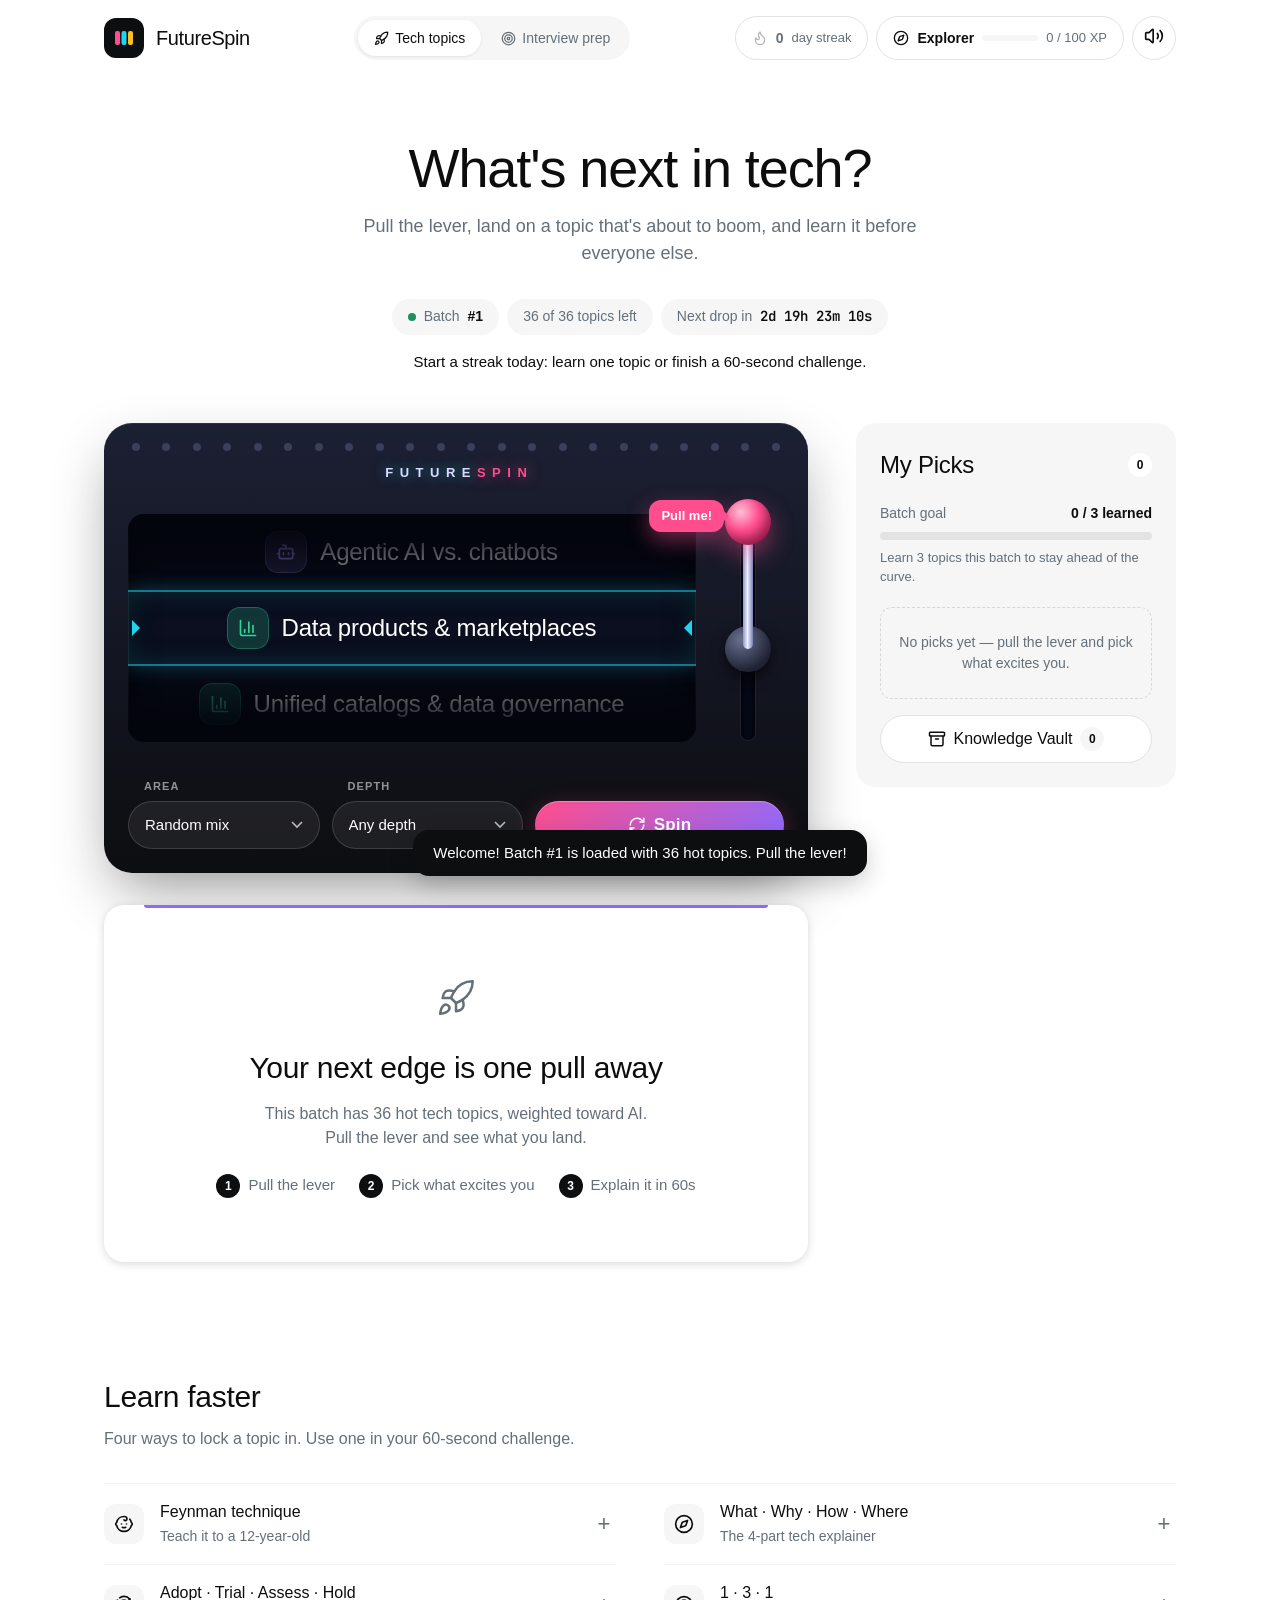
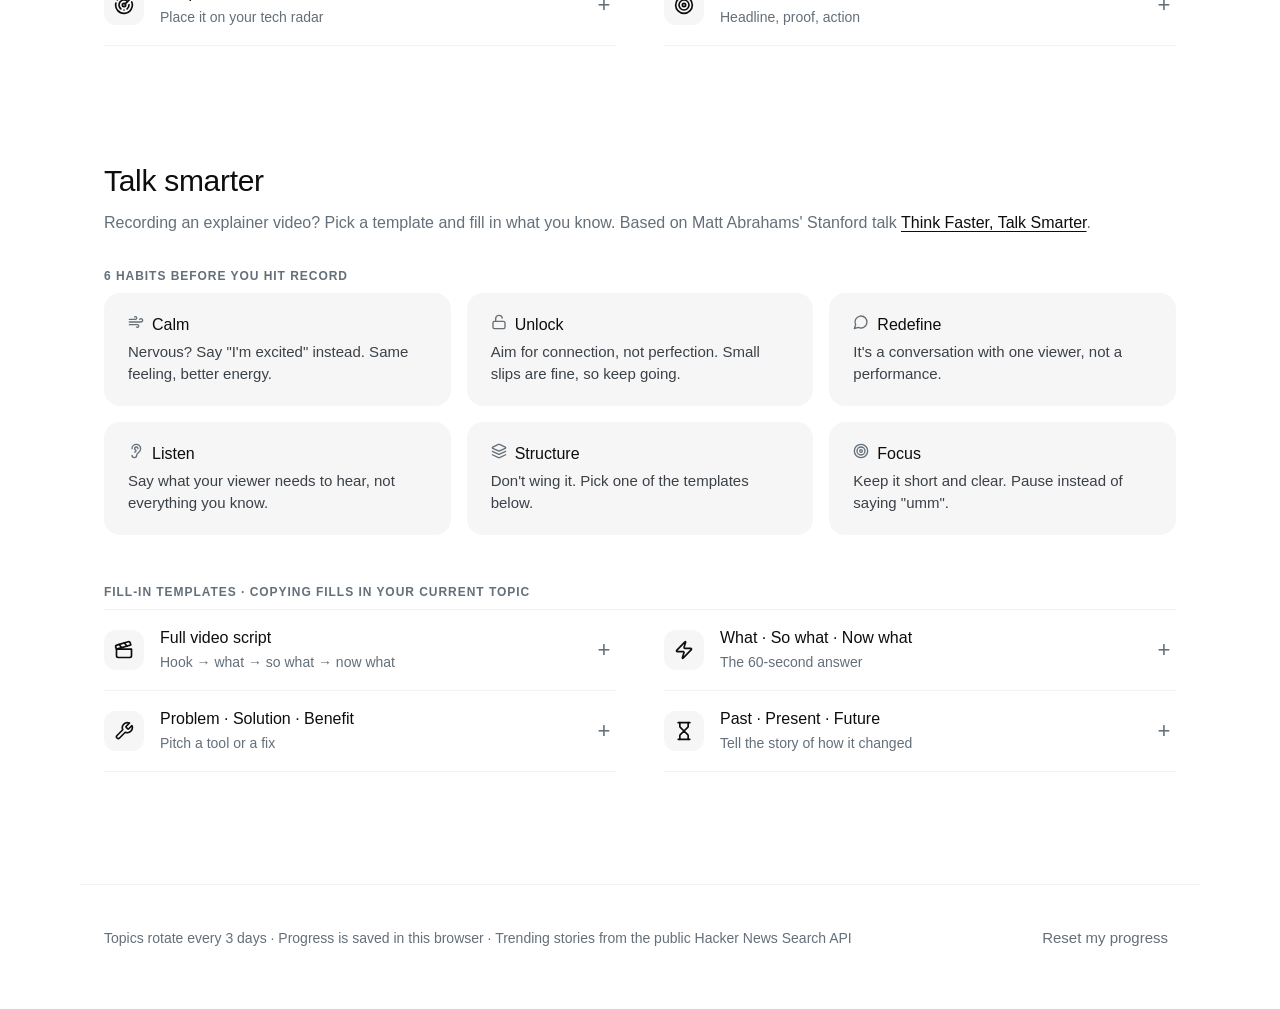
==== commit ebaf2eeb: "Restore the original design on both pages, with icons instead of emoji Reverts the design polish fro" ====
--- a/index.html
+++ b/index.html
@@ -3,10 +3,10 @@
 <head>
   <meta charset="utf-8">
   <meta name="viewport" content="width=device-width, initial-scale=1, viewport-fit=cover">
-  <title>FutureSpin: pull the lever, learn what's next in tech</title>
+  <title>FutureSpin — pull the lever, learn what's next in tech</title>
   <meta name="description" content="A tech-topic slot machine. Pull the lever to land on a hot, future-proof tech topic, pick it, and explain it in 60 seconds. Fresh batch every 3 days.">
   <meta name="theme-color" content="#ffffff">
-  <link rel="icon" href="data:image/svg+xml,<svg xmlns='http://www.w3.org/2000/svg' viewBox='0 0 100 100'><text y='.9em' font-size='90'>🎰</text></svg>">
+  <link rel="icon" href="data:image/svg+xml,<svg xmlns='http://www.w3.org/2000/svg' viewBox='0 0 32 32'><rect width='32' height='32' rx='8' fill='%230d0e10'/><rect x='6' y='8' width='5.5' height='16' rx='2' fill='%23ff4d8d'/><rect x='13.25' y='8' width='5.5' height='16' rx='2' fill='%2322d3ee'/><rect x='20.5' y='8' width='5.5' height='16' rx='2' fill='%23fbbf24'/></svg>">
   <link rel="preconnect" href="https://fonts.googleapis.com">
   <link rel="preconnect" href="https://fonts.gstatic.com" crossorigin>
   <link href="https://fonts.googleapis.com/css2?family=Inter:wght@300;400;500;600&family=JetBrains+Mono:wght@500&display=swap" rel="stylesheet">
@@ -15,23 +15,24 @@
 <body>
   <header class="topbar">
     <a class="brand" href="./" aria-label="FutureSpin home">
-      <span class="brand-mark" aria-hidden="true">🎰</span>
+      <span class="brand-mark" aria-hidden="true"><svg viewBox="0 0 24 24" aria-hidden="true" focusable="false"><rect class="reel-a" x="3" y="5" width="5" height="14" rx="2"/><rect class="reel-b" x="9.5" y="5" width="5" height="14" rx="2"/><rect class="reel-c" x="16" y="5" width="5" height="14" rx="2"/></svg></span>
       <span class="brand-name">FutureSpin</span>
     </a>
     <nav class="switch" aria-label="FutureSpin pages">
-      <a href="./" aria-current="page">Tech topics</a>
-      <a href="prep.html">Interview prep</a>
+      <a href="./" aria-current="page"><span data-icon="rocket"></span>Tech topics</a>
+      <a href="prep.html"><span data-icon="target"></span>Interview prep</a>
     </nav>
     <div class="stats">
       <div class="pill-stat streak" id="streak" title="Daily streak — learn a topic or finish a timer each day">
-        <b id="streakCount">0</b><span class="pill-label">day streak</span>
+        <span aria-hidden="true" data-icon="flame"></span><b id="streakCount">0</b><span class="pill-label">day streak</span>
       </div>
       <div class="pill-stat level" id="level" title="Earn XP by picking, learning and finishing timers">
+        <span id="levelEmoji" aria-hidden="true" data-icon="compass"></span>
         <b id="levelName">Explorer</b>
         <span class="xpbar" aria-hidden="true"><i id="xpFill"></i></span>
         <small class="pill-label" id="xpText">0 XP</small>
       </div>
-      <button class="icon-btn" id="soundBtn" type="button" aria-pressed="true" aria-label="Sound" title="Sound on/off"><svg width="20" height="20" viewBox="0 0 24 24" fill="none" stroke="currentColor" stroke-width="1.8" stroke-linecap="round" stroke-linejoin="round" aria-hidden="true"><path d="M4 9h4l5-4v14l-5-4H4z"/><path d="M16.5 8.5a5 5 0 0 1 0 7"/><path d="M19 6a8.5 8.5 0 0 1 0 12"/></svg></button>
+      <button class="icon-btn" id="soundBtn" type="button" aria-pressed="true" aria-label="Sound" title="Sound on/off"><span data-icon="volume-2"></span></button>
     </div>
   </header>
 
@@ -40,7 +41,7 @@
       <h1>What's next in tech?</h1>
       <p class="lede">Pull the lever, land on a topic that's about to boom, and learn it before everyone else.</p>
       <p class="status">
-        <span class="status-item">Batch <b id="batchNo">#1</b></span>
+        <span class="status-item"><span class="live-dot" aria-hidden="true"></span>Batch <b id="batchNo">#1</b></span>
         <span class="status-item" id="poolInfo">36 topics left</span>
         <span class="status-item">Next drop in <b class="mono" id="countdown">–</b></span>
       </p>
@@ -74,7 +75,7 @@
               <span>Depth</span>
               <select id="depthSelect"></select>
             </label>
-            <button class="spin-btn" id="spinBtn" type="button">Spin</button>
+            <button class="spin-btn" id="spinBtn" type="button"><span data-icon="refresh-cw"></span>Spin</button>
           </div>
         </section>
 
@@ -94,7 +95,7 @@
             <p class="goal-note" id="goalNote">Learn 3 topics this batch to stay ahead of the curve.</p>
           </div>
           <ul class="picks" id="picksList"></ul>
-          <button class="btn secondary block" id="vaultBtn" type="button">Knowledge Vault <span class="count" id="vaultCount">0</span></button>
+          <button class="btn secondary block" id="vaultBtn" type="button"><span data-icon="archive"></span>Knowledge Vault <span class="count" id="vaultCount">0</span></button>
         </section>
       </aside>
     </div>
@@ -122,34 +123,34 @@
         <p>Recording an explainer video? Pick a template and fill in what you know. Based on Matt Abrahams' Stanford talk
           <a href="https://www.youtube.com/watch?v=x6TsR3y5Qfg" target="_blank" rel="noopener">Think Faster, Talk Smarter</a>.</p>
       </div>
-      <h3 class="minor-head">6 habits before you hit record</h3>
+      <h3 class="eyebrow">6 habits before you hit record</h3>
       <ul class="speak-tips">
-        <li><b>Calm</b>Nervous? Say "I'm excited" instead. Same feeling, better energy.</li>
-        <li><b>Unlock</b>Aim for connection, not perfection. Small slips are fine, so keep going.</li>
-        <li><b>Redefine</b>It's a conversation with one viewer, not a performance.</li>
-        <li><b>Listen</b>Say what your viewer needs to hear, not everything you know.</li>
-        <li><b>Structure</b>Don't wing it. Pick one of the templates below.</li>
-        <li><b>Focus</b>Keep it short and clear. Pause instead of saying "umm".</li>
+        <li><b><span data-icon="wind"></span>Calm</b>Nervous? Say "I'm excited" instead. Same feeling, better energy.</li>
+        <li><b><span data-icon="lock-open"></span>Unlock</b>Aim for connection, not perfection. Small slips are fine, so keep going.</li>
+        <li><b><span data-icon="message-circle"></span>Redefine</b>It's a conversation with one viewer, not a performance.</li>
+        <li><b><span data-icon="ear"></span>Listen</b>Say what your viewer needs to hear, not everything you know.</li>
+        <li><b><span data-icon="layers"></span>Structure</b>Don't wing it. Pick one of the templates below.</li>
+        <li><b><span data-icon="target"></span>Focus</b>Keep it short and clear. Pause instead of saying "umm".</li>
       </ul>
-      <h3 class="minor-head">Fill-in templates (copying one fills in your current topic)</h3>
+      <h3 class="eyebrow">Fill-in templates · copying fills in your current topic</h3>
       <div class="tricks" id="scriptsGrid"></div>
     </section>
   </main>
 
   <footer class="footer">
-    <p>Topics rotate every 3 days and progress is saved in this browser. Trending stories come from the public Hacker News Search API.</p>
+    <p>Topics rotate every 3 days · Progress is saved in this browser · Trending stories from the public Hacker News Search API</p>
     <button class="text-btn" id="resetBtn" type="button">Reset my progress</button>
   </footer>
 
   <nav class="mobile-bar" id="mobileBar" aria-label="Quick actions">
-    <button class="btn secondary" id="mbPicks" type="button">Picks <span class="count" id="mbPicksCount">0</span></button>
-    <button class="spin-btn" id="mbSpin" type="button">Spin</button>
+    <button class="btn secondary" id="mbPicks" type="button"><span data-icon="pin"></span>Picks <span class="count" id="mbPicksCount">0</span></button>
+    <button class="spin-btn" id="mbSpin" type="button"><span data-icon="refresh-cw"></span>Spin</button>
   </nav>
 
   <dialog class="dialog" id="timerDialog" aria-labelledby="timerTitle">
     <button class="dialog-close" type="button" data-close aria-label="Close">✕</button>
+    <p class="eyebrow" id="timerKicker"><span data-icon="mic"></span> 60-second challenge</p>
     <h3 id="timerTitle">Topic</h3>
-    <p class="dialog-sub" id="timerKicker">60-second challenge</p>
     <p class="timer-prompt" id="timerPrompt"></p>
     <div class="ring" id="ring">
       <svg viewBox="0 0 120 120" aria-hidden="true">
@@ -164,12 +165,12 @@
 
   <dialog class="dialog" id="vaultDialog" aria-labelledby="vaultTitle">
     <button class="dialog-close" type="button" data-close aria-label="Close">✕</button>
+    <p class="eyebrow"><span data-icon="archive"></span> Your learning history</p>
     <h3 id="vaultTitle">Knowledge Vault</h3>
-    <p class="dialog-sub">Your learning history, by batch.</p>
     <div class="vault-stats" id="vaultStats"></div>
     <div class="vault-list" id="vaultList"></div>
     <div class="dialog-actions">
-      <button class="btn secondary" id="vaultCopy" type="button">Copy as Markdown</button>
+      <button class="btn secondary" id="vaultCopy" type="button"><span data-icon="copy"></span>Copy as Markdown</button>
     </div>
   </dialog>
 
@@ -180,6 +181,7 @@
   <script src="js/batch.js"></script>
   <script src="js/radar.js"></script>
   <script src="js/effects.js"></script>
+  <script src="js/icons.js"></script>
   <script src="js/app.js"></script>
 </body>
 </html>
--- a/css/styles.css
+++ b/css/styles.css
@@ -1,10 +1,4 @@
-/* Hallmark · checked: 2026-11-22 · genre: playful (inferred) · scope: page (index.html), app (prep.html)
- * floor: hand-checked, sloplint not run (no Node) · fixed: 2a, 4, 7a, 18, 19, 27, 30a, 34, 48, 54, 63, 67 · reflex fixed: 11, 16, 26b, 74, F1, F16
- * finish review: fix, 4 of 5 resolved (stripes, six boxes, red flag, spin contrast), 1 printed (display face and head weight)
- * structural: printed, not rebuilt · built: the project · redesign: polish · v2.0.0 */
-/* Hallmark · waive 29 · the slot machine cabinet is the one lit object on this calm page, so its neon glows stay on the dark machine only */
-/* Hallmark · waive 12 · the lever is the primary action and the single character moment, so its spring stays on the lever pull only */
-/* FutureSpin: calm light page, with the slot machine as the one playful centerpiece */
+/* FutureSpin — calm light page, with the slot machine as the one playful centerpiece */
 :root {
   /* page tokens */
   --bg: #ffffff;
@@ -20,21 +14,7 @@
   --warning: #b86e00;
   --text-soft: #3b4148;
   --line-idle: #c6cbd0;
-  --flag-ink: #be1e4b;
-  --accent-hover: #2b2f36;
-  --success-bright: #4cc38a;
-  --ring: #2f6fd6;
-  --area-ai: #a78bfa;
-  --area-cloud: #38bdf8;
-  --area-data: #34d399;
-  --area-security: #fb7185;
-  --area-emerging: #fbbf24;
-  --track-llm: #a78bfa;
-  --track-build: #38bdf8;
-  --track-design: #34d399;
-  --track-fde: #fbbf24;
-  --track-coding: #fb923c;
-  --track-behavioral: #fb7185;
+  --flag: #fb7185;
   --shadow-tab: rgba(0, 0, 0, 0.08) 0 1px 3px;
   --shadow-card: rgba(0, 0, 0, 0.15) 0 2px 8px 0;
   --shadow-soft: rgba(0, 0, 0, 0.06) 0 1px 3px 0, rgba(0, 0, 0, 0.06) 0 8px 24px -8px;
@@ -46,54 +26,35 @@
   --base: 200ms;
   --slow: 300ms;
   --ease: ease-in-out;
-  --font: 'Helvetica Neue', Helvetica, Inter, Arial, sans-serif;
+  --font: 'TWK Lausanne', 'Helvetica Neue', Helvetica, Inter, Arial, sans-serif;
   --mono: 'JetBrains Mono', ui-monospace, SFMono-Regular, Menlo, monospace;
 
   /* machine tokens (dark, colorful) */
   --m-cyan: #22d3ee;
   --m-pink: #ff4d8d;
-  --m-pink-deep: #d02a6a;
   --m-violet: #8b6cff;
   --m-lime: #b8f35a;
   --m-amber: #fbbf24;
-  --m-ink: #ffffff;
-  --m-sign: #d8ddff;
-  --m-cabinet-top: #1c2033;
-  --m-cabinet-mid: #12141f;
-  --m-cabinet-base: #0d0e10;
-  --m-well: #03050d;
-  --m-well-mid: #0b0f20;
-  --m-bulb-off: #3a3f5a;
-  --m-slot: #050816;
-  --m-steel-light: #69708f;
-  --m-steel-dark: #1f2233;
-  --m-rod-edge: #8e98cc;
-  --m-rod-shine: #eef0ff;
-  --m-rod-edge-2: #7680b6;
-  --m-knob-light: #ffc1d8;
-  --m-knob-dark: #a30f49;
+  --flame: #f97316;
   --row: 76px;
 }
 
 * { box-sizing: border-box; }
-html { color-scheme: light; -webkit-text-size-adjust: 100%; overflow-x: clip; scrollbar-color: var(--line-idle) transparent; }
+html { color-scheme: light; -webkit-text-size-adjust: 100%; }
 body {
   margin: 0;
   font: 400 16px/1.5 var(--font);
   color: var(--text);
   background: var(--bg);
-  overflow-x: clip;
-  caret-color: var(--text);
+  overflow-x: hidden;
 }
 button { font: inherit; color: inherit; }
 a { color: inherit; }
 h1, h2, h3 { font-weight: 400; margin: 0; }
-:focus-visible { outline: 2px solid var(--ring); outline-offset: 3px; border-radius: var(--r-sm); }
-::selection { background: color-mix(in srgb, var(--m-violet) 25%, var(--bg)); color: var(--text); }
+:focus-visible { outline: 2px solid #2563eb; outline-offset: 3px; border-radius: var(--r-sm); }
 .sr-only { position: absolute; width: 1px; height: 1px; overflow: hidden; clip: rect(0 0 0 0); white-space: nowrap; }
 .mono { font-family: var(--mono); font-weight: 500; font-variant-numeric: tabular-nums; }
-.minor-head { margin: 0 0 8px; font-size: 14px; font-weight: 600; color: var(--text); }
-.dialog-sub { margin: 4px 0 0; font-size: 14px; color: var(--muted); }
+.eyebrow { margin: 0 0 8px; font-size: 12px; font-weight: 600; letter-spacing: 0.08em; text-transform: uppercase; color: var(--muted); }
 .count {
   display: inline-grid; place-items: center; min-width: 24px; height: 24px; padding: 0 8px; border-radius: var(--r-xl);
   font-size: 12px; font-weight: 600; background: var(--surface); color: var(--text);
@@ -108,7 +69,7 @@
 }
 .btn:active { transform: scale(0.98); }
 .btn.primary { background: var(--accent); color: var(--on-accent); }
-.btn.primary:hover { background: var(--accent-hover); }
+.btn.primary:hover { background: #2b2f36; }
 .btn.secondary { background: var(--bg); border-color: var(--border-strong); color: var(--text); }
 .btn.secondary:hover { background: var(--surface); }
 .btn.done { background: var(--success-soft); color: var(--success); cursor: default; }
@@ -119,15 +80,12 @@
   transition: color var(--base) var(--ease), text-decoration-color var(--base) var(--ease);
 }
 .text-btn:hover { color: var(--text); text-decoration-color: currentColor; }
-.text-btn:active, .pick-title:active { color: var(--text-soft); }
 .icon-btn {
   width: 44px; height: 44px; border-radius: var(--r-xl); cursor: pointer; font-size: 18px;
   background: var(--bg); border: 1px solid var(--border-strong);
   transition: background var(--base) var(--ease);
 }
 .icon-btn:hover { background: var(--surface); }
-.icon-btn:active { background: var(--border-strong); }
-.icon-btn svg { display: block; margin: auto; }
 
 /* ---------- top bar ---------- */
 .topbar {
@@ -148,6 +106,8 @@
 .pill-stat b { font-weight: 600; }
 .pill-label { color: var(--muted); font-size: 13px; }
 .streak.cold { color: var(--muted); }
+.streak.cold > span:first-child { filter: grayscale(1); opacity: 0.6; }
+.streak.alive > span:first-child { display: inline-block; animation: flame 1.6s var(--ease) infinite; }
 .xpbar { width: 56px; height: 6px; border-radius: var(--r-xl); background: var(--surface); overflow: hidden; }
 .xpbar i { display: block; height: 100%; width: 0; border-radius: inherit; background: var(--accent); transition: width var(--slow) var(--ease); }
 .pill-stat.bump, .panel.bump { animation: bump var(--slow) var(--ease); }
@@ -166,7 +126,7 @@
 }
 .status-item b { color: var(--text); font-weight: 600; }
 .status-item b.soon { color: var(--warning); }
-.live-dot { width: 8px; height: 8px; border-radius: 50%; background: var(--success); animation: ping 2s var(--ease) 2; }
+.live-dot { width: 8px; height: 8px; border-radius: 50%; background: var(--success); animation: ping 2s var(--ease) infinite; }
 .nudge { margin: 16px 0 0; font-size: 15px; color: var(--text); min-height: 24px; }
 
 /* ---------- layout ---------- */
@@ -177,50 +137,53 @@
 
 /* ---------- the machine (dark, playful) ---------- */
 .machine {
-  position: relative; padding: 20px 24px 24px; border-radius: 28px; color: var(--m-ink);
-  background: linear-gradient(180deg, var(--m-cabinet-top) 0%, var(--m-cabinet-mid) 60%, var(--m-cabinet-base) 100%);
-  box-shadow: 0 24px 60px -12px color-mix(in srgb, var(--accent) 45%, transparent), inset 0 1px 0 color-mix(in srgb, var(--m-ink) 8%, transparent);
+  position: relative; padding: 20px 24px 24px; border-radius: 28px; color: #fff;
+  background: linear-gradient(180deg, #1c2033 0%, #12141f 60%, #0d0e10 100%);
+  box-shadow: 0 24px 60px -12px rgba(13, 14, 16, 0.45), inset 0 1px 0 rgba(255, 255, 255, 0.08);
 }
 .machine.shake { animation: shake 0.45s ease; }
 .marquee { display: flex; justify-content: space-between; padding: 0 4px 12px; }
 .bulb {
-  width: 8px; height: 8px; border-radius: 50%; background: color-mix(in srgb, var(--on) 55%, var(--m-bulb-off));
-  animation-delay: calc(var(--i) * 0.08s);
+  width: 8px; height: 8px; border-radius: 50%; background: #3a3f5a;
+  animation: bulb 1.6s infinite; animation-delay: calc(var(--i) * 0.08s);
 }
 .bulb:nth-child(3n + 1) { --on: var(--m-amber); }
 .bulb:nth-child(3n + 2) { --on: var(--m-pink); }
 .bulb:nth-child(3n) { --on: var(--m-cyan); }
-.machine.spinning .bulb { animation: bulb 0.45s infinite; animation-delay: calc(var(--i) * 0.03s); }
+.machine.spinning .bulb { animation-duration: 0.45s; }
 .machine.win .bulb { animation: bulbWin 0.25s 6 alternate; }
 .sign {
   text-align: center; font-size: 13px; font-weight: 600; letter-spacing: 0.5em; padding-left: 0.5em; margin-bottom: 16px;
-  color: var(--m-sign); text-shadow: 0 0 12px color-mix(in srgb, var(--m-cyan) 60%, transparent);
-}
-.sign span { color: var(--m-pink); text-shadow: 0 0 14px color-mix(in srgb, var(--m-pink) 70%, transparent); }
+  color: #d8ddff; text-shadow: 0 0 12px rgba(34, 211, 238, 0.6); animation: flicker 6s infinite;
+}
+.sign span { color: var(--m-pink); text-shadow: 0 0 14px rgba(255, 77, 141, 0.7); }
 .cabinet { display: grid; grid-template-columns: minmax(0, 1fr) 72px; gap: 16px; align-items: center; }
 
 .reel-window {
   position: relative; height: calc(var(--row) * 3); overflow: hidden; border-radius: 16px;
-  background: linear-gradient(180deg, var(--m-well), var(--m-well-mid) 50%, var(--m-well));
-  box-shadow: inset 0 0 0 1px color-mix(in srgb, var(--m-ink) 6%, transparent), inset 0 12px 30px color-mix(in srgb, var(--accent) 85%, transparent);
+  background: linear-gradient(180deg, #03050d, #0b0f20 50%, #03050d);
+  box-shadow: inset 0 0 0 1px rgba(255, 255, 255, 0.06), inset 0 12px 30px rgba(0, 0, 0, 0.85);
 }
 .reel-window::before, .reel-window::after {
   content: ''; position: absolute; left: 0; right: 0; height: var(--row); z-index: 2; pointer-events: none;
 }
-.reel-window::before { top: 0; background: linear-gradient(180deg, var(--m-well) 10%, color-mix(in srgb, var(--m-well) 35%, transparent)); }
-.reel-window::after { bottom: 0; background: linear-gradient(0deg, var(--m-well) 10%, color-mix(in srgb, var(--m-well) 35%, transparent)); }
+.reel-window::before { top: 0; background: linear-gradient(180deg, #03050d 10%, rgba(3, 5, 13, 0.35)); }
+.reel-window::after { bottom: 0; background: linear-gradient(0deg, #03050d 10%, rgba(3, 5, 13, 0.35)); }
 .reel-strip { will-change: transform; }
 .reel-item {
   height: var(--row); display: flex; align-items: center; justify-content: center; gap: 14px; padding: 0 28px;
   font-size: clamp(17px, 2.1vw, 24px); font-weight: 500; line-height: 1.15; letter-spacing: -0.01em; text-align: center;
 }
-.reel-tag { flex: none; font-size: 14px; font-weight: 600; letter-spacing: 0; color: var(--c); }
+.reel-emoji {
+  flex: none; width: 40px; height: 40px; display: grid; place-items: center; font-size: 20px; border-radius: 12px;
+  background: color-mix(in srgb, var(--c) 20%, transparent); box-shadow: 0 0 0 1px color-mix(in srgb, var(--c) 45%, transparent);
+}
 .reel-text { overflow: hidden; text-overflow: ellipsis; white-space: nowrap; min-width: 0; }
 .reel-window.spinning .reel-item { filter: blur(1.4px); opacity: 0.8; }
 .payline {
   position: absolute; left: 0; right: 0; top: var(--row); height: var(--row); z-index: 3; pointer-events: none;
-  border-block: 2px solid color-mix(in srgb, var(--m-cyan) 55%, transparent);
-  box-shadow: inset 0 0 26px color-mix(in srgb, var(--m-cyan) 18%, transparent), 0 0 18px color-mix(in srgb, var(--m-cyan) 25%, transparent);
+  border-block: 2px solid rgba(34, 211, 238, 0.55);
+  box-shadow: inset 0 0 26px rgba(34, 211, 238, 0.18), 0 0 18px rgba(34, 211, 238, 0.25);
 }
 .payline::before, .payline::after {
   content: ''; position: absolute; top: 50%; width: 0; height: 0; border: 8px solid transparent; transform: translateY(-50%);
@@ -234,61 +197,57 @@
 .lever.grabbing { cursor: grabbing; }
 .lever-slot {
   position: absolute; left: 50%; top: 18px; bottom: 18px; width: 14px; transform: translateX(-50%); border-radius: 10px;
-  background: var(--m-slot); box-shadow: inset 0 2px 6px color-mix(in srgb, var(--accent) 90%, transparent), 0 0 0 1px color-mix(in srgb, var(--m-ink) 6%, transparent);
+  background: #050816; box-shadow: inset 0 2px 6px rgba(0, 0, 0, 0.9), 0 0 0 1px rgba(255, 255, 255, 0.06);
 }
 .lever-base {
   position: absolute; left: 50%; top: var(--pivot); width: 46px; height: 46px; transform: translate(-50%, -50%); border-radius: 50%;
-  background: radial-gradient(circle at 35% 30%, var(--m-steel-light), var(--m-steel-dark) 72%); box-shadow: 0 6px 14px color-mix(in srgb, var(--accent) 60%, transparent);
+  background: radial-gradient(circle at 35% 30%, #69708f, #1f2233 72%); box-shadow: 0 6px 14px rgba(0, 0, 0, 0.6);
 }
 .lever-rod {
   position: absolute; left: 50%; width: 10px; transform: translateX(-50%); border-radius: 6px;
-  background: linear-gradient(90deg, var(--m-rod-edge), var(--m-rod-shine) 45%, var(--m-rod-edge-2));
+  background: linear-gradient(90deg, #8e98cc, #eef0ff 45%, #7680b6);
 }
 .lever-knob {
   position: absolute; left: 50%; width: 46px; height: 46px; border-radius: 50%; --s: 1;
   transform: translate(-50%, -50%) scale(var(--s));
-  background: radial-gradient(circle at 34% 28%, var(--m-knob-light), var(--m-pink) 42%, var(--m-knob-dark) 100%);
-  box-shadow: 0 10px 24px color-mix(in srgb, var(--m-pink) 45%, transparent), inset -4px -6px 10px color-mix(in srgb, var(--accent) 25%, transparent);
-}
-.lever:hover .lever-knob { box-shadow: 0 10px 30px color-mix(in srgb, var(--m-pink) 70%, transparent), inset -4px -6px 10px color-mix(in srgb, var(--accent) 25%, transparent); }
+  background: radial-gradient(circle at 34% 28%, #ffc1d8, #ff4d8d 42%, #a30f49 100%);
+  box-shadow: 0 10px 24px rgba(255, 77, 141, 0.45), inset -4px -6px 10px rgba(0, 0, 0, 0.25);
+}
+.lever:hover .lever-knob { box-shadow: 0 10px 30px rgba(255, 77, 141, 0.7), inset -4px -6px 10px rgba(0, 0, 0, 0.25); }
 .lever-hint {
   position: absolute; top: 2px; right: 60px; z-index: 4; padding: 6px 12px; border-radius: 12px; white-space: nowrap;
-  font-size: 13px; font-weight: 600; background: var(--m-pink-deep); color: var(--m-ink); box-shadow: 0 8px 22px color-mix(in srgb, var(--m-pink) 45%, transparent);
-  animation: hint 1.4s ease-in-out 3; transition: opacity var(--slow) var(--ease);
+  font-size: 13px; font-weight: 600; background: var(--m-pink); color: #fff; box-shadow: 0 8px 22px rgba(255, 77, 141, 0.45);
+  animation: hint 1.4s ease-in-out infinite; transition: opacity var(--slow) var(--ease);
 }
 .lever-hint::after {
   content: ''; position: absolute; right: -12px; top: 50%; transform: translateY(-50%);
-  border: 7px solid transparent; border-left-color: var(--m-pink-deep);
+  border: 7px solid transparent; border-left-color: var(--m-pink);
 }
 .lever-hint.hide { opacity: 0; pointer-events: none; }
 
 /* machine controls */
 .controls { display: grid; grid-template-columns: 1fr 1fr 1.3fr; gap: 12px; margin-top: 20px; align-items: end; }
-.select { position: relative; display: grid; gap: 6px; }
-.select > span { font-size: 13px; font-weight: 500; color: color-mix(in srgb, var(--m-ink) 70%, transparent); padding-left: 16px; }
-.select::after {
-  content: ''; position: absolute; right: 20px; bottom: 21px; width: 7px; height: 7px; pointer-events: none; transform: rotate(45deg);
-  border-right: 1.6px solid color-mix(in srgb, var(--m-ink) 70%, transparent); border-bottom: 1.6px solid color-mix(in srgb, var(--m-ink) 70%, transparent);
-}
+.select { display: grid; gap: 6px; }
+.select > span { font-size: 11px; font-weight: 600; letter-spacing: 0.1em; text-transform: uppercase; color: rgba(255, 255, 255, 0.55); padding-left: 16px; }
 .select select {
   appearance: none; -webkit-appearance: none; width: 100%; height: 48px; padding: 0 40px 0 16px; border-radius: var(--r-xl); cursor: pointer;
-  font: 500 15px var(--font); color: var(--m-ink); color-scheme: dark;
-  background: color-mix(in srgb, var(--m-ink) 7%, transparent);
-  border: 1px solid color-mix(in srgb, var(--m-ink) 14%, transparent);
+  font: 500 15px var(--font); color: #fff; color-scheme: dark;
+  background: rgba(255, 255, 255, 0.07) url("data:image/svg+xml,%3Csvg xmlns='http://www.w3.org/2000/svg' width='12' height='8' viewBox='0 0 12 8'%3E%3Cpath d='M1 1l5 5 5-5' fill='none' stroke='%23ffffff' stroke-opacity='.7' stroke-width='1.6'/%3E%3C/svg%3E") no-repeat right 16px center;
+  border: 1px solid rgba(255, 255, 255, 0.14);
   transition: border-color var(--base) var(--ease), background-color var(--base) var(--ease);
 }
-.select select:hover { border-color: color-mix(in srgb, var(--m-ink) 30%, transparent); background-color: color-mix(in srgb, var(--m-ink) 10%, transparent); }
+.select select:hover { border-color: rgba(255, 255, 255, 0.3); background-color: rgba(255, 255, 255, 0.1); }
 .spin-btn {
   height: 48px; border: 0; border-radius: var(--r-xl); cursor: pointer; position: relative; overflow: hidden;
-  font-size: 17px; font-weight: 600; letter-spacing: 0.01em; color: var(--m-ink);
-  background: var(--m-pink-deep);
-  box-shadow: 0 8px 24px color-mix(in srgb, var(--m-pink) 35%, transparent), inset 0 1px 0 color-mix(in srgb, var(--m-ink) 30%, transparent);
+  font-size: 17px; font-weight: 600; letter-spacing: 0.01em; color: #fff;
+  background: linear-gradient(135deg, var(--m-pink), var(--m-violet));
+  box-shadow: 0 8px 24px rgba(255, 77, 141, 0.35), inset 0 1px 0 rgba(255, 255, 255, 0.3);
   transition: transform var(--fast) var(--ease), filter var(--base) var(--ease);
 }
 .spin-btn::after {
   content: ''; position: absolute; inset: 0; transform: translateX(-120%);
-  background: linear-gradient(100deg, transparent 30%, color-mix(in srgb, var(--m-ink) 35%, transparent) 50%, transparent 70%);
-  animation: shine 3.5s ease-in-out 1;
+  background: linear-gradient(100deg, transparent 30%, rgba(255, 255, 255, 0.35) 50%, transparent 70%);
+  animation: shine 3.5s ease-in-out infinite;
 }
 .spin-btn:hover { filter: brightness(1.08); }
 .spin-btn:active { transform: scale(0.98); }
@@ -297,7 +256,10 @@
 /* ---------- topic card ---------- */
 .card {
   position: relative; margin-top: 32px; padding: 40px; border-radius: var(--r-lg); background: var(--bg);
-  box-shadow: var(--shadow-card); --c: var(--m-violet);
+  box-shadow: var(--shadow-card); --c: #8b6cff;
+}
+.card::before {
+  content: ''; position: absolute; left: 40px; right: 40px; top: 0; height: 3px; border-radius: 0 0 3px 3px; background: var(--c);
 }
 .card.reveal > * { animation: fadeUp var(--slow) var(--ease) both; }
 .card.reveal > :nth-child(2) { animation-delay: 40ms; }
@@ -311,13 +273,18 @@
   display: inline-flex; align-items: center; gap: 8px; height: 32px; padding: 0 12px; border-radius: var(--r-xl);
   background: var(--surface); font-size: 13px; font-weight: 500;
 }
-.tag.area { background: color-mix(in srgb, var(--c) 22%, var(--bg)); }
-.heat { margin-left: 4px; font-size: 13px; color: var(--muted); }
-.heat b { font-weight: 600; color: var(--text); }
+.tag .dot { width: 8px; height: 8px; border-radius: 50%; background: var(--c); }
+.heat { display: inline-flex; gap: 1px; font-size: 14px; margin-left: 4px; }
+.heat .off { filter: grayscale(1); opacity: 0.2; }
+.heat.max span:not(.off) { display: inline-block; animation: flame 1.4s var(--ease) infinite; }
+.heat.max span:nth-child(2) { animation-delay: 0.1s; }
+.heat.max span:nth-child(3) { animation-delay: 0.2s; }
+.heat.max span:nth-child(4) { animation-delay: 0.3s; }
+.heat.max span:nth-child(5) { animation-delay: 0.4s; }
 .eta { margin-left: auto; font-size: 13px; color: var(--muted); }
 .eta b { color: var(--text); font-weight: 600; }
 .card-title { margin: 24px 0 12px; font-size: clamp(28px, 4vw, 36px); font-weight: 400; line-height: 1.15; letter-spacing: -0.02em; }
-.why { margin: 0; font-size: 17px; color: var(--text-soft); max-width: 62ch; }
+.why { margin: 0; font-size: 17px; color: #3b4148; max-width: 62ch; }
 .learn { margin-top: 32px; }
 .learn-list { margin: 12px 0 0; padding: 0; list-style: none; counter-reset: l; display: grid; gap: 12px; }
 .learn-list li { counter-increment: l; display: flex; align-items: center; gap: 12px; font-size: 16px; }
@@ -326,8 +293,8 @@
   font-size: 13px; font-weight: 600; background: var(--surface);
 }
 .challenge {
-  display: flex; align-items: center; justify-content: space-between; gap: 24px; margin-top: 32px; padding: 24px 0 0;
-  border-top: 1px solid var(--border-strong);
+  display: flex; align-items: center; justify-content: space-between; gap: 24px; margin-top: 32px; padding: 24px;
+  border-radius: 16px; background: var(--surface);
 }
 .challenge p { margin: 0; font-size: 16px; }
 .challenge small { display: block; margin-top: 8px; color: var(--muted); font-size: 14px; }
@@ -346,7 +313,7 @@
 .card-empty p { color: var(--muted); margin: 0 auto 24px; max-width: 46ch; }
 .card-empty .actions { justify-content: center; margin-top: 0; }
 .steps { display: flex; justify-content: center; gap: 8px 24px; flex-wrap: wrap; color: var(--muted); font-size: 15px; }
-.step b { display: inline-grid; place-items: center; width: 24px; height: 24px; margin-right: 8px; border-radius: 50%; background: var(--accent); color: var(--on-accent); font-size: 12px; }
+.step b { display: inline-grid; place-items: center; width: 24px; height: 24px; margin-right: 8px; border-radius: 50%; background: var(--accent); color: #fff; font-size: 12px; }
 
 /* ---------- picks rail ---------- */
 .panel { padding: 24px; border-radius: var(--r-lg); background: var(--surface); }
@@ -359,12 +326,12 @@
 .goal-head b { font-weight: 600; }
 .meter { height: 8px; border-radius: var(--r-xl); background: var(--border-strong); overflow: hidden; }
 .meter i { display: block; height: 100%; width: 0; border-radius: inherit; background: var(--success); transition: width var(--slow) var(--ease); }
-.goal.crushed .meter i { background: linear-gradient(90deg, var(--success), var(--success-bright), var(--success)); background-size: 200% 100%; animation: sheen 2.5s linear 2; }
+.goal.crushed .meter i { background: linear-gradient(90deg, var(--success), #4cc38a, var(--success)); background-size: 200% 100%; animation: sheen 2.5s linear infinite; }
 .goal-note { margin: 8px 0 0; font-size: 13px; color: var(--muted); }
-.picks { list-style: none; margin: 0 0 16px; padding: 0; display: grid; max-height: 420px; overflow-y: auto; border-top: 1px solid var(--border-strong); }
+.picks { list-style: none; margin: 0 0 16px; padding: 0; display: grid; gap: 8px; max-height: 420px; overflow-y: auto; }
 .pick {
   display: grid; grid-template-columns: 28px minmax(0, 1fr) 32px; gap: 12px; align-items: center; min-height: 56px;
-  padding: 8px 0; border-bottom: 1px solid var(--border-strong);
+  padding: 8px 8px 8px 12px; border-radius: 12px; background: var(--bg); box-shadow: rgba(0, 0, 0, 0.04) 0 1px 2px;
   animation: fadeUp var(--slow) var(--ease) both;
 }
 .pick-title {
@@ -372,20 +339,19 @@
   overflow: hidden; text-overflow: ellipsis; white-space: nowrap; text-decoration: none; min-height: 40px;
 }
 .pick-title:hover { text-decoration: underline; text-underline-offset: 3px; }
-.pick.learned .pick-title { color: var(--muted); text-decoration: line-through; text-decoration-color: color-mix(in srgb, var(--muted) 50%, transparent); }
+.pick.learned .pick-title { color: var(--muted); text-decoration: line-through; text-decoration-color: rgba(100, 111, 121, 0.5); }
 .pick-x { width: 32px; height: 32px; border-radius: 50%; border: 0; cursor: pointer; background: transparent; color: var(--muted); transition: background var(--base) var(--ease); }
-.pick-x:hover { background: var(--border-strong); color: var(--text); }
-.pick-x:active { background: var(--line-idle); }
+.pick-x:hover { background: var(--surface); color: var(--text); }
 .check { position: relative; width: 28px; height: 28px; cursor: pointer; }
 .check input { position: absolute; opacity: 0; inset: 0; margin: 0; cursor: pointer; }
 .check span {
-  position: absolute; inset: 2px; border-radius: 50%; border: 1.5px solid var(--line-idle); display: grid; place-items: center;
+  position: absolute; inset: 2px; border-radius: 50%; border: 1.5px solid #c6cbd0; display: grid; place-items: center;
   transition: background var(--base) var(--ease), border-color var(--base) var(--ease);
 }
 .check input:checked + span { background: var(--success); border-color: var(--success); }
-.check input:checked + span::after { content: '✓'; color: var(--on-accent); font-weight: 700; font-size: 13px; }
-.check input:focus-visible + span { outline: 2px solid var(--ring); outline-offset: 2px; }
-.picks-empty { padding: 16px 0; color: var(--muted); font-size: 14px; }
+.check input:checked + span::after { content: '✓'; color: #fff; font-weight: 700; font-size: 13px; }
+.check input:focus-visible + span { outline: 2px solid #2563eb; outline-offset: 2px; }
+.picks-empty { padding: 24px 16px; border-radius: 12px; border: 1px dashed #d4d8dc; text-align: center; color: var(--muted); font-size: 14px; }
 
 /* ---------- sections ---------- */
 .section { max-width: 1088px; margin: 112px auto 0; }
@@ -394,12 +360,13 @@
 .section-head p { margin: 8px 0 0; color: var(--muted); }
 .radar-list { list-style: none; margin: 0; padding: 0; border-top: 1px solid var(--border); }
 .radar-row {
-  display: grid; grid-template-columns: minmax(0, 1fr) auto auto; gap: 16px; align-items: center;
+  display: grid; grid-template-columns: 10px minmax(0, 1fr) auto auto; gap: 16px; align-items: center;
   min-height: 64px; padding: 8px 0; border-bottom: 1px solid var(--border);
 }
+.radar-row .dot { width: 10px; height: 10px; border-radius: 50%; background: var(--c); }
 .radar-row a { font-size: 16px; text-decoration: none; overflow: hidden; text-overflow: ellipsis; white-space: nowrap; }
 .radar-row a:hover { text-decoration: underline; text-underline-offset: 3px; }
-.radar-meta { display: flex; gap: 12px; font-size: 13px; color: var(--muted); white-space: nowrap; }
+.radar-meta { font-size: 13px; color: var(--muted); white-space: nowrap; }
 .radar-row .btn { min-height: 40px; padding: 0 16px; font-size: 14px; }
 .radar-row .btn:disabled { background: var(--success-soft); color: var(--success); border-color: transparent; cursor: default; }
 #radarMore { margin-top: 12px; }
@@ -407,24 +374,25 @@
 .tricks { display: grid; grid-template-columns: 1fr 1fr; gap: 0 48px; border-top: 1px solid var(--border); }
 .trick { border-bottom: 1px solid var(--border); }
 .trick summary {
-  list-style: none; cursor: pointer; min-height: 72px; padding: 16px 0; display: grid; grid-template-columns: 1fr 24px; gap: 16px; align-items: center;
+  list-style: none; cursor: pointer; min-height: 72px; padding: 16px 0; display: grid; grid-template-columns: 40px 1fr 24px; gap: 16px; align-items: center;
 }
 .trick summary::-webkit-details-marker { display: none; }
 .trick summary::after { content: '+'; font-size: 22px; font-weight: 300; color: var(--muted); text-align: center; transition: transform var(--base) var(--ease); }
 .trick[open] summary::after { transform: rotate(45deg); }
+.trick-icon { width: 40px; height: 40px; display: grid; place-items: center; font-size: 20px; border-radius: 12px; background: var(--surface); }
 .trick summary b { display: block; font-size: 16px; font-weight: 500; }
 .trick summary small { color: var(--muted); font-size: 14px; }
-.trick ol { margin: 0; padding: 0 0 20px 20px; display: grid; gap: 8px; font-size: 15px; color: var(--text-soft); animation: fadeUp var(--slow) var(--ease) both; }
+.trick ol { margin: 0; padding: 0 0 20px 76px; display: grid; gap: 8px; font-size: 15px; color: #3b4148; animation: fadeUp var(--slow) var(--ease) both; }
 .trick ol b, .timer-trick b { font-weight: 600; color: var(--text); }
 
 .section-head a { color: var(--text); text-underline-offset: 3px; }
-.speak-tips { list-style: none; margin: 0 0 48px; padding: 0; display: grid; grid-template-columns: repeat(3, 1fr); gap: 0 32px; }
-.speak-tips li { padding: 16px 0 20px; border-top: 1px solid var(--border-strong); font-size: 15px; color: var(--text-soft); }
+.speak-tips { list-style: none; margin: 0 0 48px; padding: 0; display: grid; grid-template-columns: repeat(3, 1fr); gap: 16px; }
+.speak-tips li { padding: 20px 24px; border-radius: 16px; background: var(--surface); font-size: 15px; color: #3b4148; }
 .speak-tips b { display: block; margin-bottom: 4px; font-size: 16px; font-weight: 500; color: var(--text); }
-.script { padding: 0 0 24px; display: grid; gap: 12px; font-size: 15px; color: var(--text-soft); animation: fadeUp var(--slow) var(--ease) both; }
+.script { padding: 0 0 24px 56px; display: grid; gap: 12px; font-size: 15px; color: #3b4148; animation: fadeUp var(--slow) var(--ease) both; }
 .script p { margin: 0; }
-.script p b { display: block; font-size: 13px; font-weight: 600; color: var(--muted); }
-.script .blank { padding: 0 2px; border-radius: var(--r-sm); background: color-mix(in srgb, var(--m-amber) 20%, transparent); color: var(--text); }
+.script p b { display: block; font-size: 12px; font-weight: 600; letter-spacing: 0.08em; text-transform: uppercase; color: var(--muted); }
+.script .blank { padding: 0 2px; border-radius: var(--r-sm); background: rgba(251, 191, 36, 0.2); color: var(--text); }
 .script .btn { justify-self: start; margin-top: 4px; }
 
 .footer {
@@ -439,17 +407,17 @@
 /* ---------- dialogs ---------- */
 .dialog {
   width: min(560px, calc(100vw - 32px)); max-height: calc(100vh - 48px); padding: 40px; border: 0; border-radius: var(--r-lg);
-  color: var(--text); background: var(--bg); box-shadow: color-mix(in srgb, var(--accent) 20%, transparent) 0 24px 64px;
+  color: var(--text); background: var(--bg); box-shadow: rgba(0, 0, 0, 0.2) 0 24px 64px;
 }
 .dialog[open] { animation: dialogIn var(--slow) var(--ease); }
-.dialog::backdrop { background: color-mix(in srgb, var(--accent) 40%, transparent); }
+.dialog::backdrop { background: rgba(13, 14, 16, 0.4); }
 .dialog-close {
   position: absolute; top: 16px; right: 16px; width: 44px; height: 44px; border-radius: 50%; border: 0; cursor: pointer;
   background: var(--surface); transition: background var(--base) var(--ease);
 }
 .dialog-close:hover { background: var(--border-strong); }
 .dialog h3 { font-size: 24px; font-weight: 500; line-height: 1.2; letter-spacing: -0.01em; padding-right: 48px; }
-.timer-prompt { margin: 12px 0 24px; color: var(--text-soft); }
+.timer-prompt { margin: 12px 0 24px; color: #3b4148; }
 .ring { position: relative; width: 200px; height: 200px; margin: 0 auto 24px; }
 .ring svg { width: 100%; height: 100%; transform: rotate(-90deg); }
 .ring-bg { fill: none; stroke: var(--surface); stroke-width: 8; }
@@ -458,17 +426,17 @@
 .ring.urgent .ring-fg { stroke: var(--warning); }
 .ring.urgent .ring-time { color: var(--warning); animation: pulse 1s var(--ease) infinite; }
 .ring.complete .ring-fg { stroke: var(--success); }
-.timer-trick { padding: 16px 0 0; border-top: 1px solid var(--border-strong); font-size: 15px; margin-bottom: 24px; }
+.timer-trick { padding: 20px 24px; border-radius: 16px; background: var(--surface); font-size: 15px; margin-bottom: 24px; }
 .timer-trick ol { margin: 8px 0 0; padding-left: 20px; display: grid; gap: 4px; }
 .dialog-actions { display: flex; gap: 12px; justify-content: center; flex-wrap: wrap; }
 .vault-stats { display: grid; grid-template-columns: repeat(3, 1fr); gap: 12px; margin: 24px 0; }
-.vault-stats div { text-align: center; padding: 8px; }
+.vault-stats div { text-align: center; padding: 16px 8px; border-radius: 16px; background: var(--surface); }
 .vault-stats b { display: block; font-size: 28px; font-weight: 400; }
 .vault-stats small { color: var(--muted); font-size: 13px; }
 .vault-list { max-height: 46vh; overflow-y: auto; margin-bottom: 24px; display: grid; gap: 20px; }
-.vault-batch h4 { margin: 0 0 8px; font-size: 14px; font-weight: 600; color: var(--muted); }
-.vault-batch ul { list-style: none; margin: 0; padding: 0; display: grid; border-top: 1px solid var(--border-strong); }
-.vault-batch .pick { grid-template-columns: 28px minmax(0, 1fr); }
+.vault-batch h4 { margin: 0 0 8px; font-size: 12px; font-weight: 600; letter-spacing: 0.08em; text-transform: uppercase; color: var(--muted); }
+.vault-batch ul { list-style: none; margin: 0; padding: 0; display: grid; gap: 8px; }
+.vault-batch .pick { grid-template-columns: 28px minmax(0, 1fr); background: var(--surface); box-shadow: none; }
 
 /* ---------- toasts & effects ---------- */
 .toasts {
@@ -477,7 +445,7 @@
 }
 .toast {
   padding: 12px 20px; border-radius: 16px; font-size: 15px; text-align: center;
-  background: var(--accent); color: var(--on-accent); box-shadow: color-mix(in srgb, var(--accent) 20%, transparent) 0 8px 24px;
+  background: var(--accent); color: #fff; box-shadow: rgba(0, 0, 0, 0.2) 0 8px 24px;
   animation: toastIn var(--slow) var(--ease);
 }
 .toast.big { font-size: 16px; font-weight: 500; padding: 16px 24px; }
@@ -486,11 +454,13 @@
 #confetti { position: fixed; inset: 0; width: 100vw; height: 100vh; pointer-events: none; z-index: 70; }
 
 /* ---------- animations ---------- */
+@keyframes flame { 0%, 100% { transform: scale(1) rotate(-3deg); } 50% { transform: scale(1.12) rotate(3deg); } }
 @keyframes bump { 0%, 100% { transform: scale(1); } 50% { transform: scale(1.04); } }
-@keyframes ping { 0% { box-shadow: 0 0 0 0 color-mix(in srgb, var(--success) 50%, transparent); } 100% { box-shadow: 0 0 0 8px color-mix(in srgb, var(--success) 0%, transparent); } }
-@keyframes bulb { 0%, 100% { background: var(--m-bulb-off); box-shadow: none; } 50% { background: var(--on); box-shadow: 0 0 10px var(--on); } }
-@keyframes bulbWin { from { background: var(--m-bulb-off); } to { background: var(--on); box-shadow: 0 0 14px var(--on); } }
-@keyframes payflash { 0%, 100% { border-color: color-mix(in srgb, var(--m-cyan) 55%, transparent); } 50% { border-color: var(--m-lime); box-shadow: inset 0 0 40px color-mix(in srgb, var(--m-lime) 30%, transparent), 0 0 30px color-mix(in srgb, var(--m-lime) 40%, transparent); } }
+@keyframes ping { 0% { box-shadow: 0 0 0 0 rgba(31, 143, 95, 0.5); } 100% { box-shadow: 0 0 0 8px rgba(31, 143, 95, 0); } }
+@keyframes bulb { 0%, 100% { background: #3a3f5a; box-shadow: none; } 50% { background: var(--on); box-shadow: 0 0 10px var(--on); } }
+@keyframes bulbWin { from { background: #3a3f5a; } to { background: var(--on); box-shadow: 0 0 14px var(--on); } }
+@keyframes flicker { 0%, 92%, 100% { opacity: 1; } 93% { opacity: 0.4; } 94% { opacity: 1; } 96% { opacity: 0.6; } }
+@keyframes payflash { 0%, 100% { border-color: rgba(34, 211, 238, 0.55); } 50% { border-color: var(--m-lime); box-shadow: inset 0 0 40px rgba(184, 243, 90, 0.3), 0 0 30px rgba(184, 243, 90, 0.4); } }
 @keyframes hint { 0%, 100% { transform: translateX(0); } 50% { transform: translateX(-6px); } }
 @keyframes shine { 0%, 60% { transform: translateX(-120%); } 100% { transform: translateX(120%); } }
 @keyframes shake { 0%, 100% { transform: translateX(0); } 20% { transform: translateX(-8px); } 40% { transform: translateX(7px); } 60% { transform: translateX(-5px); } 80% { transform: translateX(3px); } }
@@ -511,9 +481,10 @@
   .speak-tips { grid-template-columns: 1fr 1fr; }
 }
 @media (max-width: 768px) {
-  .xpbar { display: none; }
+  .pill-label, .xpbar { display: none; }
   .tricks { grid-template-columns: 1fr; }
   .card { padding: 32px 24px; }
+  .card::before { left: 24px; right: 24px; }
   .challenge { flex-direction: column; align-items: stretch; }
   .challenge .btn { width: 100%; }
   .quiet { margin-left: 0; width: 100%; }
@@ -521,7 +492,7 @@
 @media (max-width: 600px) {
   :root { --row: 68px; }
   .topbar { padding: 12px 16px; }
-  .brand-name { display: none; }
+  .brand-name { font-size: 18px; }
   .pill-stat { height: 40px; padding: 0 12px; }
   .icon-btn { width: 40px; height: 40px; }
   .page { padding: 0 16px; }
@@ -533,11 +504,12 @@
   .cabinet { grid-template-columns: 1fr; }
   .lever { display: none; }
   .reel-item { padding: 0 16px; gap: 12px; }
-  .reel-tag { font-size: 13px; }
+  .reel-emoji { width: 32px; height: 32px; font-size: 16px; border-radius: 10px; }
   .reel-text { white-space: normal; display: -webkit-box; -webkit-line-clamp: 2; -webkit-box-orient: vertical; font-size: 17px; }
   .controls { grid-template-columns: 1fr 1fr; }
   .controls .spin-btn { grid-column: 1 / -1; height: 52px; }
   .card { margin-top: 24px; padding: 28px 20px; }
+  .card::before { left: 20px; right: 20px; }
   .card-title { margin-top: 20px; }
   .eta { margin-left: 0; width: 100%; }
   .actions .btn { flex: 1; padding: 0 16px; }
@@ -545,19 +517,21 @@
   .panel { padding: 20px 16px; }
   .section { margin-top: 80px; }
   .section-head h2 { font-size: 26px; }
-  .radar-row { grid-template-columns: minmax(0, 1fr) auto; grid-template-areas: 'title btn' 'meta btn'; gap: 2px 12px; }
+  .radar-row { grid-template-columns: 10px minmax(0, 1fr) auto; grid-template-areas: 'dot title btn' 'dot meta btn'; gap: 2px 12px; }
+  .radar-row .dot { grid-area: dot; }
   .radar-row a { grid-area: title; white-space: normal; display: -webkit-box; -webkit-line-clamp: 2; -webkit-box-orient: vertical; font-size: 15px; }
   .radar-meta { grid-area: meta; }
   .radar-row .btn { grid-area: btn; }
-  .trick ol { padding-left: 20px; }
-  .speak-tips { grid-template-columns: 1fr; }
+  .trick ol { padding-left: 56px; }
+  .speak-tips { grid-template-columns: 1fr; gap: 12px; }
+  .speak-tips li { padding: 16px 20px; }
   .script { padding-left: 0; }
   .script .btn { justify-self: stretch; }
   .footer { margin-top: 80px; padding: 24px 16px calc(112px + env(safe-area-inset-bottom)); flex-direction: column; align-items: flex-start; }
 
   .mobile-bar {
     display: grid; grid-template-columns: auto 1fr; gap: 12px; position: fixed; left: 0; right: 0; bottom: 0; z-index: 40;
-    padding: 12px 16px calc(12px + env(safe-area-inset-bottom)); background: color-mix(in srgb, var(--bg) 94%, transparent);
+    padding: 12px 16px calc(12px + env(safe-area-inset-bottom)); background: rgba(255, 255, 255, 0.94);
     backdrop-filter: blur(12px); -webkit-backdrop-filter: blur(12px); border-top: 1px solid var(--border);
     transform: translateY(110%); transition: transform var(--slow) var(--ease);
   }
@@ -575,8 +549,11 @@
   .dialog-actions .btn { flex: 1; }
 }
 @media (max-width: 480px) {
-  #xpText { display: none; }
+  #levelName { display: none; }
   .pill-stat { padding: 0 12px; gap: 6px; }
+}
+@media (max-width: 380px) {
+  .brand-name { display: none; }
 }
 @media (prefers-reduced-motion: reduce) {
   *, *::before, *::after { animation-duration: 0.01ms !important; animation-iteration-count: 1 !important; transition-duration: 0.01ms !important; }
@@ -591,13 +568,12 @@
   transition: background var(--base) var(--ease), color var(--base) var(--ease), box-shadow var(--base) var(--ease);
 }
 .switch a:hover { color: var(--text); }
-.switch a:active { background: var(--border-strong); }
 .switch a[aria-current="page"] { background: var(--bg); color: var(--text); box-shadow: var(--shadow-tab); }
 
 /* ---------- interview prep card ---------- */
 .prep-grid { display: grid; grid-template-columns: 1fr 1fr; gap: 32px; margin-top: 32px; }
 .asks, .covers { list-style: none; margin: 0; padding: 0; display: grid; gap: 12px; font-size: 15px; color: var(--text-soft); }
-.asks li { padding-left: 16px; border-left: 2px solid var(--line-idle); }
+.asks li { padding-left: 16px; border-left: 2px solid var(--c); }
 .covers li { position: relative; padding-left: 30px; }
 .covers li::before {
   content: '✓'; position: absolute; left: 0; top: 1px; width: 20px; height: 20px; display: grid; place-items: center; border-radius: 50%;
@@ -606,22 +582,22 @@
 .challenge .q { font-size: 17px; font-weight: 500; }
 .challenge small b { font-weight: 600; color: var(--text); }
 .text-btn.inline { min-height: 0; padding: 0; margin-left: 4px; font-size: 14px; text-decoration-color: currentColor; }
-.prep-notes { display: grid; grid-template-columns: 1fr 1fr; gap: 32px; margin-top: 32px; }
-.note { padding: 0; }
+.prep-notes { display: grid; grid-template-columns: 1fr 1fr; gap: 16px; margin-top: 16px; }
+.note { padding: 20px 24px; border-radius: 16px; border: 1px solid var(--border-strong); }
 .note p { margin: 0; font-size: 15px; color: var(--text-soft); }
-.note.flag .minor-head { color: var(--flag-ink); }
+.note.flag { border-color: color-mix(in srgb, var(--flag) 35%, transparent); background: color-mix(in srgb, var(--flag) 6%, transparent); }
 .study { margin-top: 32px; }
-.res-list { list-style: none; margin: 0; padding: 0; display: grid; border-top: 1px solid var(--border-strong); }
+.res-list { list-style: none; margin: 0; padding: 0; display: grid; gap: 8px; }
 .res {
-  display: grid; grid-template-columns: minmax(0, 1fr) auto; gap: 16px; align-items: center; min-height: 64px; padding: 12px 8px;
-  border-bottom: 1px solid var(--border-strong); text-decoration: none; color: var(--text);
-  transition: background var(--base) var(--ease);
-}
-.res:hover { background: var(--surface); }
-.res:active { background: var(--border-strong); }
+  display: grid; grid-template-columns: 40px minmax(0, 1fr) auto; gap: 16px; align-items: center; min-height: 64px; padding: 12px 16px;
+  border-radius: 12px; border: 1px solid var(--border-strong); text-decoration: none; color: var(--text);
+  transition: border-color var(--base) var(--ease), background var(--base) var(--ease);
+}
+.res:hover { border-color: var(--text); background: var(--surface); }
+.res-kind { width: 40px; height: 40px; display: grid; place-items: center; border-radius: 10px; background: var(--surface); font-size: 18px; }
 .res-body { min-width: 0; display: grid; gap: 2px; }
 .res-body b { font-size: 15px; font-weight: 500; line-height: 1.35; }
-.res-body small { display: flex; flex-wrap: wrap; gap: 0 12px; font-size: 13px; color: var(--muted); }
+.res-body small { font-size: 13px; color: var(--muted); }
 .res-badge { padding: 4px 10px; border-radius: var(--r-xl); background: var(--accent); color: var(--on-accent); font-size: 12px; font-weight: 600; }
 .res-none { margin: 0; font-size: 15px; color: var(--muted); }
 .study .resources { margin-top: 16px; padding-top: 0; border-top: 0; }
@@ -642,10 +618,10 @@
   transition: background var(--base) var(--ease), color var(--base) var(--ease);
 }
 .syl-item:hover { background: var(--surface); color: var(--text); }
-.syl-item:active { background: var(--border-strong); }
 .syl-mark { width: 22px; height: 22px; display: grid; place-items: center; border-radius: 50%; border: 1.5px solid var(--line-idle); font-size: 11px; }
-.syl-mark.on { border-color: var(--text); }
+.syl-mark.on { border-color: transparent; }
 .syl-mark.ready { background: var(--success); color: var(--on-accent); font-weight: 700; }
+.trick[style] .trick-icon { background: color-mix(in srgb, var(--c) 20%, transparent); }
 
 @media (max-width: 900px) {
   .switch { order: 3; width: 100%; }
@@ -657,7 +633,45 @@
 }
 @media (max-width: 600px) {
   .switch a { padding: 0 8px; font-size: 13px; }
-  .res { grid-template-columns: minmax(0, 1fr); gap: 8px; padding: 12px 0; }
-  .res-badge { justify-self: start; }
+  .res { grid-template-columns: 32px minmax(0, 1fr); gap: 12px; padding: 12px; }
+  .res-kind { width: 32px; height: 32px; font-size: 16px; }
+  .res-badge { grid-column: 2; justify-self: start; }
+  .note { padding: 16px 20px; }
   .syllabus { padding-left: 0; }
 }
+
+/* ---------- icons (Lucide subset bundled in js/icons.js) ---------- */
+.ic { width: 1em; height: 1em; flex: none; vertical-align: -0.125em; }
+[data-icon] { display: inline-flex; align-items: center; }
+.brand-mark svg { width: 24px; height: 24px; }
+.brand-mark .reel-a { fill: var(--m-pink); }
+.brand-mark .reel-b { fill: var(--m-cyan); }
+.brand-mark .reel-c { fill: var(--m-amber); }
+.pill-stat .ic { width: 16px; height: 16px; }
+.streak .ic { color: var(--flame); }
+.icon-btn .ic { width: 20px; height: 20px; }
+.btn .ic { width: 18px; height: 18px; }
+.spin-btn { display: inline-flex; align-items: center; justify-content: center; gap: 8px; }
+.spin-btn .ic { width: 18px; height: 18px; }
+.switch a { gap: 6px; }
+.switch .ic { width: 15px; height: 15px; }
+.reel-emoji { color: var(--c); }
+.reel-emoji .ic { width: 20px; height: 20px; }
+.tag .ic { width: 14px; height: 14px; }
+.heat > span { display: inline-flex; color: var(--flame); }
+.heat .ic { width: 15px; height: 15px; fill: currentColor; }
+.eyebrow .ic { width: 14px; height: 14px; margin-right: 2px; vertical-align: -2px; }
+.card-empty .big { color: var(--muted); }
+.card-empty .big .ic { width: 40px; height: 40px; stroke-width: 1.5; }
+.trick-icon .ic { width: 20px; height: 20px; }
+.pick-title .ic { margin-right: 4px; color: var(--muted); }
+.speak-tips b .ic { width: 16px; height: 16px; margin-right: 8px; vertical-align: -3px; color: var(--muted); }
+.timer-trick .ic { width: 16px; height: 16px; vertical-align: -3px; }
+.ring-time .ic { width: 48px; height: 48px; color: var(--success); }
+.res-kind .ic { width: 20px; height: 20px; color: var(--text-soft); }
+.tb-label .ic { width: 14px; height: 14px; margin-right: 2px; vertical-align: -2px; }
+.syl-mark .ic { width: 12px; height: 12px; }
+.challenge small .ic { width: 14px; height: 14px; vertical-align: -2px; }
+@media (max-width: 600px) {
+  .reel-emoji .ic { width: 16px; height: 16px; }
+}
